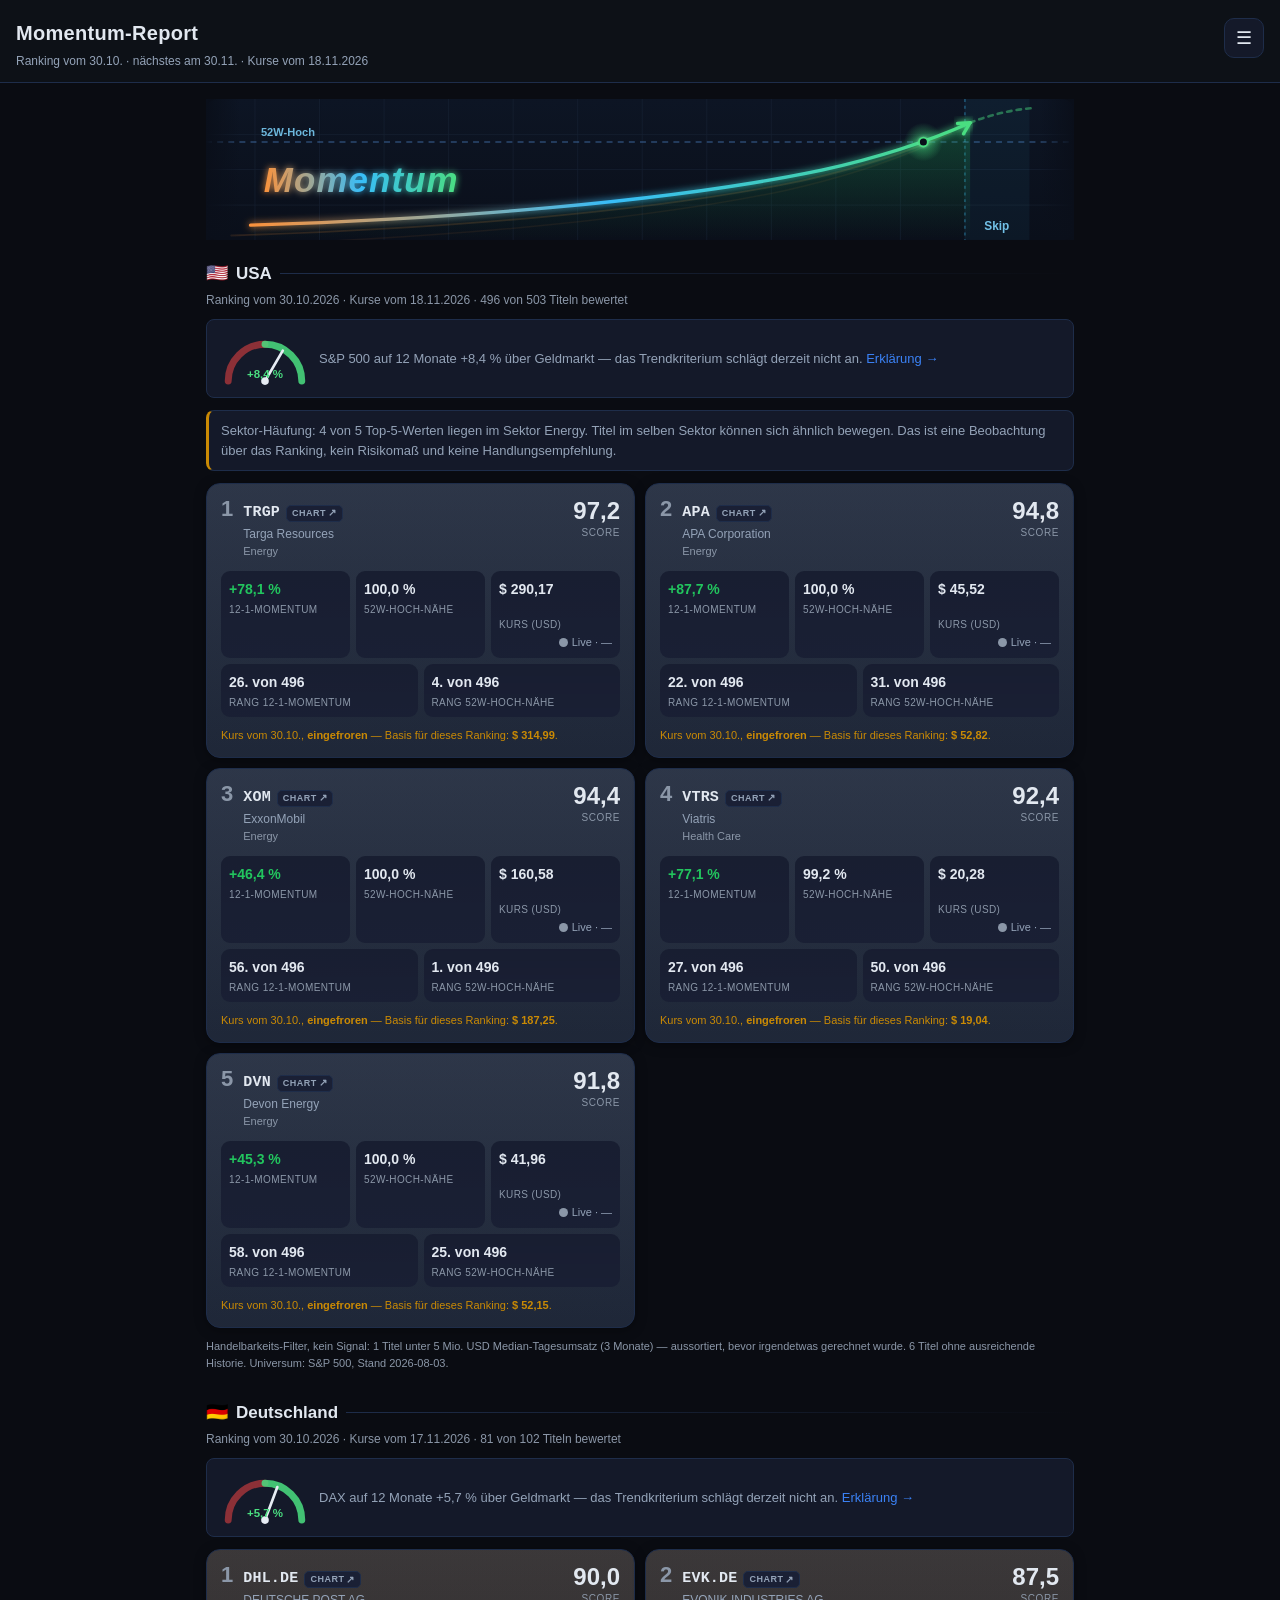
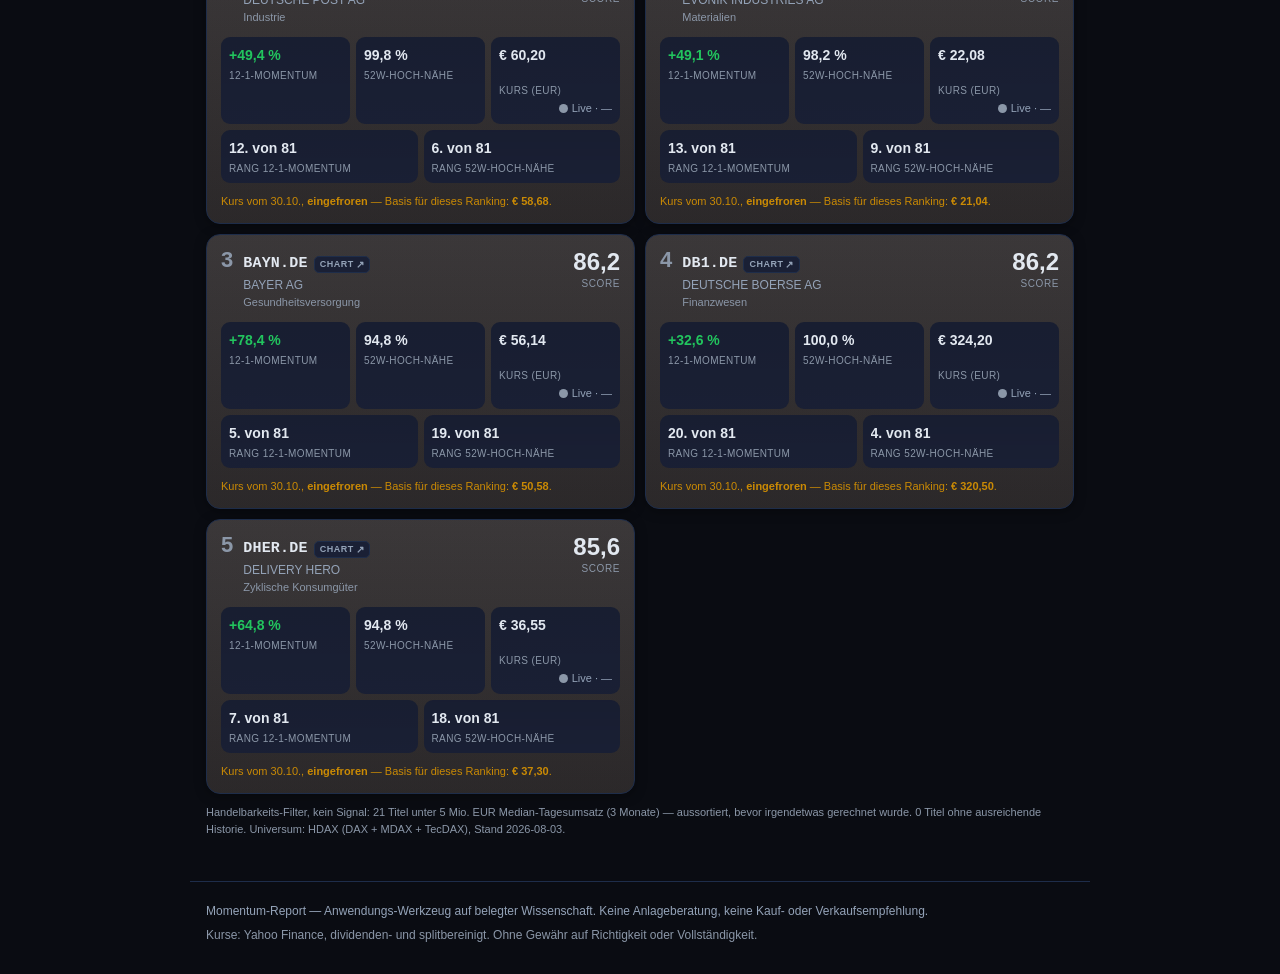
==== docs/index.html @ 572cbf87 "Lauf 109: Kurse und Seiten aktualisiert" ====
<!DOCTYPE html>
<html lang="de">
<head>
<meta charset="utf-8">
<meta name="viewport" content="width=device-width, initial-scale=1, viewport-fit=cover">
<meta name="theme-color" content="#0d1117">
<meta name="description" content="Staerkstes Momentum in USA und Deutschland nach belegter Methode.">
<title>Momentum-Report</title>
<link rel="manifest" href="manifest.webmanifest">
<link rel="icon" href="icon.svg" type="image/svg+xml">
<link rel="apple-touch-icon" href="icon.svg">
<link rel="stylesheet" href="style.css">
<script>try{var f=localStorage.getItem("momentum-report:fs");if(f){document.documentElement.style.setProperty("--app-fs",f+"px");}}catch(e){}</script>
</head>
<body data-repo="easywebb911/Momentum-Report" data-workflow="lauf.yml">
<header class="hdr">
  <div class="hdr-row">
    <div class="hdr-main">
      <h1>Momentum-Report</h1>
      <p class="stand">Ranking vom 30.10. · nächstes am 30.11. · Kurse vom 18.11.2026</p>
    </div>
    <button class="menu-btn" id="menu-btn" aria-label="Menü öffnen" aria-expanded="false">☰</button>
  </div>
</header>
<div class="overlay" id="overlay" hidden>
  <div class="overlay-backdrop" data-close></div>
  <nav class="sheet" aria-label="Menü">
    <a class="sheet-item" href="methodik.html">
      <span class="sheet-icon" aria-hidden="true">▤</span>
      <span><span class="sheet-title">Methodik</span><span class="sheet-sub">Jede Zutat mit Quelle</span></span>
    </a>
    <a class="sheet-item" href="konfluenz.html">
      <span class="sheet-icon" aria-hidden="true">∩</span>
      <span><span class="sheet-title">Konfluenz</span><span class="sheet-sub">Wo Momentum und Elliott sich treffen</span></span>
    </a>
    <a class="sheet-item" href="evaluation.html">
      <span class="sheet-icon" aria-hidden="true">▭</span>
      <span><span class="sheet-title">Evaluation</span><span class="sheet-sub">Was aus den Top-5 tatsächlich wurde</span></span>
    </a>
    <button type="button" class="sheet-item sheet-item--btn" id="reload-btn">
      <span class="sheet-icon" aria-hidden="true">⟳</span>
      <span><span class="sheet-title">Neu laden</span><span class="sheet-sub">Daten frisch holen, ohne die Seite neu zu öffnen</span></span>
    </button>
    <button type="button" class="sheet-item sheet-item--btn" id="recalc-btn">
      <span class="sheet-icon" aria-hidden="true">Σ</span>
      <span><span class="sheet-title">Neu berechnen</span><span class="sheet-sub">Stößt den Momentum-Lauf bei GitHub an</span></span>
    </button>
    <button type="button" class="sheet-item sheet-item--btn" id="lock-btn" disabled>
      <span class="sheet-icon" aria-hidden="true">⌧</span>
      <span><span class="sheet-title">Sperren</span><span class="sheet-sub" id="lock-sub">Kein Token gespeichert</span></span>
    </button>
    <div class="sheet-item sheet-item--static">
      <span class="sheet-icon" aria-hidden="true">A</span>
      <span class="sheet-grow"><span class="sheet-title">Textgröße</span>
        <span class="fs-row" role="group" aria-label="Textgröße">
          <button type="button" class="fs-btn" data-fs="15">Klein</button>
          <button type="button" class="fs-btn" data-fs="16">Normal</button>
          <button type="button" class="fs-btn" data-fs="18">Groß</button>
          <button type="button" class="fs-btn" data-fs="20">Sehr groß</button>
        </span>
      </span>
    </div>
    <button type="button" class="sheet-close" data-close>Schließen</button>
  </nav>
</div>
<div class="overlay" id="tok-overlay" hidden>
  <div class="overlay-backdrop" data-tok-close></div>
  <div class="sheet tok-dlg" role="dialog" aria-modal="true" aria-labelledby="tok-title">
    <h2 class="tok-title" id="tok-title">Zugriffs-Token nötig</h2>
    <p class="tok-text">Die Neuberechnung startet den Lauf bei GitHub. Dafür braucht
      diese Seite einen <strong>Fine-grained Personal Access Token</strong>, der nur
      für dieses eine Repository gilt.</p>
    <ol class="tok-steps">
      <li>Auf GitHub: <strong>Settings → Developer settings → Personal access tokens
        → Fine-grained tokens → Generate new token</strong>.
        <a href="https://github.com/settings/personal-access-tokens/new" target="_blank" rel="noopener noreferrer">Direkt dorthin →</a></li>
      <li><em>Repository access</em>: <strong>Only select repositories</strong> →
        <code>Momentum-Report</code>. Kein anderes.</li>
      <li><em>Repository permissions</em>: <strong>Actions</strong> auf
        <em>Read and write</em>, <strong>Contents</strong> auf <em>Read and write</em>.
        Alles andere auf <em>No access</em> lassen.</li>
      <li>Token erzeugen, kopieren, hier einsetzen.</li>
    </ol>
    <label class="tok-label" for="tok-input">Token</label>
    <input class="tok-input" id="tok-input" type="password" autocomplete="off"
           autocapitalize="off" spellcheck="false" placeholder="github_pat_…">
    <p class="tok-note">Der Token bleibt <strong>auf diesem Gerät</strong> (IndexedDB),
      28 Tage lang, danach wird erneut gefragt. Er geht ausschließlich an
      <code>api.github.com</code>, steht in keiner Adresszeile und in keinem
      Protokoll. Über <em>Sperren</em> im Menü ist er sofort wieder weg.</p>
    <p class="tok-error" id="tok-error" role="alert" hidden></p>
    <div class="tok-row">
      <button type="button" class="tok-btn tok-btn--main" id="tok-save">Speichern und starten</button>
      <button type="button" class="tok-btn" data-tok-close>Abbrechen</button>
    </div>
  </div>
</div>
<div class="runbar" id="runbar" hidden role="status" aria-live="polite">
  <span class="runbar-dot" id="runbar-dot" aria-hidden="true"></span>
  <span class="runbar-text" id="runbar-text"></span>
  <a class="runbar-link" id="runbar-link" target="_blank" rel="noopener noreferrer" hidden>Protokoll →</a>
  <button type="button" class="runbar-close" id="runbar-close" aria-label="Meldung schließen">✕</button>
</div>
<main>
<div class="banner">
  <svg xmlns="http://www.w3.org/2000/svg" viewBox="0 0 1170 190" aria-hidden="true" focusable="false">
    <defs>
      <linearGradient id="mmb-bg" x1="0" y1="0" x2="0" y2="1">
        <stop offset="0" stop-color="#0d1524"/>
        <stop offset="1" stop-color="#0a0f1a"/>
      </linearGradient>
      <linearGradient id="mmb-curve" x1="0" y1="0" x2="1" y2="0">
        <stop offset="0" stop-color="#fb923c"/>
        <stop offset="0.5" stop-color="#38bdf8"/>
        <stop offset="1" stop-color="#4ade80"/>
      </linearGradient>
      <linearGradient id="mmb-fill" x1="0" y1="0" x2="0" y2="1">
        <stop offset="0" stop-color="#22c55e" stop-opacity="0.26"/>
        <stop offset="1" stop-color="#22c55e" stop-opacity="0"/>
      </linearGradient>
      <filter id="mmb-glow" x="-20%" y="-60%" width="140%" height="220%">
        <feGaussianBlur stdDeviation="5" result="b"/>
        <feMerge><feMergeNode in="b"/><feMergeNode in="SourceGraphic"/></feMerge>
      </filter>
      <radialGradient id="mmb-burst" cx="0.5" cy="0.5" r="0.5">
        <stop offset="0" stop-color="#a7f3d0" stop-opacity="0.9"/>
        <stop offset="0.4" stop-color="#4ade80" stop-opacity="0.35"/>
        <stop offset="1" stop-color="#4ade80" stop-opacity="0"/>
      </radialGradient>
      <linearGradient id="mmb-fadeL" x1="0" y1="0" x2="1" y2="0">
        <stop offset="0" stop-color="#0a0f1a"/>
        <stop offset="1" stop-color="#0a0f1a" stop-opacity="0"/>
      </linearGradient>
      <linearGradient id="mmb-fadeR" x1="1" y1="0" x2="0" y2="0">
        <stop offset="0" stop-color="#0a0f1a"/>
        <stop offset="1" stop-color="#0a0f1a" stop-opacity="0"/>
      </linearGradient>
    </defs>
    <rect width="1170" height="190" rx="16" fill="url(#mmb-bg)"/>
    <g stroke="#1e2a3f" stroke-width="1" opacity="0.55">
      <line x1="0" y1="48" x2="1170" y2="48"/>
      <line x1="0" y1="95" x2="1170" y2="95"/>
      <line x1="0" y1="143" x2="1170" y2="143"/>
      <line x1="66" y1="0" x2="66" y2="190"/><line x1="153" y1="0" x2="153" y2="190"/>
      <line x1="240" y1="0" x2="240" y2="190"/><line x1="327" y1="0" x2="327" y2="190"/>
      <line x1="414" y1="0" x2="414" y2="190"/><line x1="501" y1="0" x2="501" y2="190"/>
      <line x1="588" y1="0" x2="588" y2="190"/><line x1="675" y1="0" x2="675" y2="190"/>
      <line x1="762" y1="0" x2="762" y2="190"/><line x1="849" y1="0" x2="849" y2="190"/>
      <line x1="936" y1="0" x2="936" y2="190"/><line x1="1023" y1="0" x2="1023" y2="190"/>
    </g>
    <g>
      <rect x="1023" y="0" width="87" height="190" fill="#38bdf8" opacity="0.05"/>
      <line x1="1023" y1="0" x2="1023" y2="190" stroke="#38bdf8" stroke-width="1.5" stroke-dasharray="4 5" opacity="0.5"/>
      <text x="1066" y="176" font-family="Helvetica, Arial, sans-serif" font-size="16" font-weight="700" fill="#7dd3fc" text-anchor="middle" opacity="0.9">Skip</text>
    </g>
    <line x1="0" y1="58" x2="1170" y2="58" stroke="#60a5fa" stroke-width="1.5" stroke-dasharray="8 7" opacity="0.55"/>
    <text x="74" y="50" font-family="Helvetica, Arial, sans-serif" font-size="15" font-weight="700" fill="#7dd3fc" opacity="0.85">52W-Hoch</text>
    <path d="M60,170 C320,162 620,140 830,96 C920,76 985,52 1030,32"
          fill="none" stroke="#fb923c" stroke-width="2.5" opacity="0.14"
          transform="translate(-26,14)" stroke-linecap="round"/>
    <path d="M60,170 C320,162 620,140 830,96 C920,76 985,52 1030,32"
          fill="none" stroke="#fb923c" stroke-width="2" opacity="0.07"
          transform="translate(-52,28)" stroke-linecap="round"/>
    <path d="M60,170 C320,162 620,140 830,96 C920,76 985,52 1030,32 L1030,190 L60,190 Z"
          fill="url(#mmb-fill)"/>
    <path d="M60,170 C320,162 620,140 830,96 C920,76 985,52 1030,32"
          fill="none" stroke="url(#mmb-curve)" stroke-width="4.5"
          stroke-linecap="round" filter="url(#mmb-glow)"/>
    <circle cx="967" cy="58" r="26" fill="url(#mmb-burst)"/>
    <circle cx="967" cy="58" r="6" fill="#0a0f1a" stroke="#4ade80" stroke-width="2.5"/>
    <path d="M1030,32 L1013,33 M1030,32 L1021,47" stroke="#4ade80" stroke-width="4.5"
          stroke-linecap="round" filter="url(#mmb-glow)"/>
    <path d="M1030,32 C1060,20 1090,14 1118,12" fill="none" stroke="#4ade80"
          stroke-width="3.5" stroke-dasharray="6 7" stroke-linecap="round" opacity="0.45"/>
    <text x="78" y="126" font-family="Helvetica, Arial, sans-serif" font-size="47"
          font-weight="800" font-style="italic" letter-spacing="1.5"
          fill="url(#mmb-curve)" filter="url(#mmb-glow)">Momentum</text>
    <rect x="0" y="0" width="46" height="190" fill="url(#mmb-fadeL)"/>
    <rect x="1124" y="0" width="46" height="190" fill="url(#mmb-fadeR)"/>
  </svg>
</div>
<section class="market">
  <h2><span class="flag" aria-hidden="true">🇺🇸</span>USA</h2>
  <p class="market-meta">Ranking vom 30.10.2026 · Kurse vom 18.11.2026 ·
     496 von 503 Titeln bewertet</p>
  <div class="ampel ampel--ok" role="status">
    <svg class="tta" id="tta-us"
         viewBox="0 0 120 72" role="img"
         aria-label="Trend-Kriterium S&amp;P 500: +8,4 %, kein Alarm">
      <path d="M12,64 A48,48 0 0 1 60,16" fill="none" stroke="#ef4444"
            stroke-width="9" stroke-linecap="round"
            opacity="0.55"/>
      <path d="M60,16 A48,48 0 0 1 108,64" fill="none" stroke="#4ade80"
            stroke-width="9" stroke-linecap="round"
            opacity="0.85"/>
      <line class="tta-nadel" x1="60" y1="64" x2="83.2" y2="24.28"
            stroke="#e7ecf4" stroke-width="3.5" stroke-linecap="round"/>
      <circle cx="60" cy="64" r="5" fill="#e7ecf4"/>
      <text class="tta-zahl" x="60" y="60" text-anchor="middle"
            fill="#4ade80">+8,4 %</text>
    </svg>
    <span class="ampel-body">S&amp;P 500 auf 12 Monate +8,4 % über Geldmarkt — das
    Trendkriterium schlägt derzeit nicht an.
    <a href="methodik.html#trend-ampel">Erklärung →</a></span>
  </div>
  <p class="sektor-hinweis">Sektor-Häufung: 4 von 5 Top-5-Werten liegen im Sektor Energy. Titel im selben Sektor können sich ähnlich bewegen. Das ist eine Beobachtung über das Ranking, kein Risikomaß und keine Handlungsempfehlung.</p>
  <div class="cards">
      <article class="card card--us">
        <div class="card-hd">
          <div class="card-id">
            <span class="rank">1</span>
            <span class="id-text">
              <span class="ticker-zeile">
                <span class="ticker">TRGP</span>
                <a class="chart-badge" href="https://stockanalysis.com/stocks/TRGP/"
                   target="_blank" rel="noopener noreferrer"
                   aria-label="Chart für TRGP bei stockanalysis.com (neuer Tab)"
                   >CHART<span class="chart-icon" aria-hidden="true">↗</span></a>
              </span>
              <span class="cname">Targa Resources</span>
              <span class="csektor">Energy</span>
            </span>
          </div>
          <div class="card-score">
            <span class="score-val">97,2</span>
            <span class="score-lbl">Score</span>
          </div>
        </div>
        <div class="metrics">
          <div class="metric-box">
            <span class="m-val pos">+78,1 %</span>
            <span class="m-lbl">12-1-Momentum</span>
          </div>
          <div class="metric-box">
            <span class="m-val">100,0 %</span>
            <span class="m-lbl">52W-Hoch-Nähe</span>
          </div>
          <div class="metric-box">
            <span class="m-val" data-quote="TRGP">$ 290,17</span>
            <span class="m-chg" data-quote-change="TRGP"></span>
            <span class="m-lbl">Kurs (USD)</span>
            <span class="live live--karte" data-live-markt="us"
                  data-live-ticker="TRGP"
               ><span class="live-dot" aria-hidden="true"></span
               ><span class="live-txt">Live · —</span></span>
          </div>
        </div>
        <div class="metrics metrics--rang">
          <div class="metric-box">
            <span class="m-val">26. von 496</span>
            <span class="m-lbl">Rang 12-1-Momentum</span>
          </div>
          <div class="metric-box">
            <span class="m-val">4. von 496</span>
            <span class="m-lbl">Rang 52W-Hoch-Nähe</span>
          </div>
        </div>
        <p class="card-ft card-ft--stichtag">Kurs vom 30.10., <strong>eingefroren</strong>
           — Basis für dieses Ranking: <strong>$ 314,99</strong>.</p>
      </article>
      <article class="card card--us">
        <div class="card-hd">
          <div class="card-id">
            <span class="rank">2</span>
            <span class="id-text">
              <span class="ticker-zeile">
                <span class="ticker">APA</span>
                <a class="chart-badge" href="https://stockanalysis.com/stocks/APA/"
                   target="_blank" rel="noopener noreferrer"
                   aria-label="Chart für APA bei stockanalysis.com (neuer Tab)"
                   >CHART<span class="chart-icon" aria-hidden="true">↗</span></a>
              </span>
              <span class="cname">APA Corporation</span>
              <span class="csektor">Energy</span>
            </span>
          </div>
          <div class="card-score">
            <span class="score-val">94,8</span>
            <span class="score-lbl">Score</span>
          </div>
        </div>
        <div class="metrics">
          <div class="metric-box">
            <span class="m-val pos">+87,7 %</span>
            <span class="m-lbl">12-1-Momentum</span>
          </div>
          <div class="metric-box">
            <span class="m-val">100,0 %</span>
            <span class="m-lbl">52W-Hoch-Nähe</span>
          </div>
          <div class="metric-box">
            <span class="m-val" data-quote="APA">$ 45,52</span>
            <span class="m-chg" data-quote-change="APA"></span>
            <span class="m-lbl">Kurs (USD)</span>
            <span class="live live--karte" data-live-markt="us"
                  data-live-ticker="APA"
               ><span class="live-dot" aria-hidden="true"></span
               ><span class="live-txt">Live · —</span></span>
          </div>
        </div>
        <div class="metrics metrics--rang">
          <div class="metric-box">
            <span class="m-val">22. von 496</span>
            <span class="m-lbl">Rang 12-1-Momentum</span>
          </div>
          <div class="metric-box">
            <span class="m-val">31. von 496</span>
            <span class="m-lbl">Rang 52W-Hoch-Nähe</span>
          </div>
        </div>
        <p class="card-ft card-ft--stichtag">Kurs vom 30.10., <strong>eingefroren</strong>
           — Basis für dieses Ranking: <strong>$ 52,82</strong>.</p>
      </article>
      <article class="card card--us">
        <div class="card-hd">
          <div class="card-id">
            <span class="rank">3</span>
            <span class="id-text">
              <span class="ticker-zeile">
                <span class="ticker">XOM</span>
                <a class="chart-badge" href="https://stockanalysis.com/stocks/XOM/"
                   target="_blank" rel="noopener noreferrer"
                   aria-label="Chart für XOM bei stockanalysis.com (neuer Tab)"
                   >CHART<span class="chart-icon" aria-hidden="true">↗</span></a>
              </span>
              <span class="cname">ExxonMobil</span>
              <span class="csektor">Energy</span>
            </span>
          </div>
          <div class="card-score">
            <span class="score-val">94,4</span>
            <span class="score-lbl">Score</span>
          </div>
        </div>
        <div class="metrics">
          <div class="metric-box">
            <span class="m-val pos">+46,4 %</span>
            <span class="m-lbl">12-1-Momentum</span>
          </div>
          <div class="metric-box">
            <span class="m-val">100,0 %</span>
            <span class="m-lbl">52W-Hoch-Nähe</span>
          </div>
          <div class="metric-box">
            <span class="m-val" data-quote="XOM">$ 160,58</span>
            <span class="m-chg" data-quote-change="XOM"></span>
            <span class="m-lbl">Kurs (USD)</span>
            <span class="live live--karte" data-live-markt="us"
                  data-live-ticker="XOM"
               ><span class="live-dot" aria-hidden="true"></span
               ><span class="live-txt">Live · —</span></span>
          </div>
        </div>
        <div class="metrics metrics--rang">
          <div class="metric-box">
            <span class="m-val">56. von 496</span>
            <span class="m-lbl">Rang 12-1-Momentum</span>
          </div>
          <div class="metric-box">
            <span class="m-val">1. von 496</span>
            <span class="m-lbl">Rang 52W-Hoch-Nähe</span>
          </div>
        </div>
        <p class="card-ft card-ft--stichtag">Kurs vom 30.10., <strong>eingefroren</strong>
           — Basis für dieses Ranking: <strong>$ 187,25</strong>.</p>
      </article>
      <article class="card card--us">
        <div class="card-hd">
          <div class="card-id">
            <span class="rank">4</span>
            <span class="id-text">
              <span class="ticker-zeile">
                <span class="ticker">VTRS</span>
                <a class="chart-badge" href="https://stockanalysis.com/stocks/VTRS/"
                   target="_blank" rel="noopener noreferrer"
                   aria-label="Chart für VTRS bei stockanalysis.com (neuer Tab)"
                   >CHART<span class="chart-icon" aria-hidden="true">↗</span></a>
              </span>
              <span class="cname">Viatris</span>
              <span class="csektor">Health Care</span>
            </span>
          </div>
          <div class="card-score">
            <span class="score-val">92,4</span>
            <span class="score-lbl">Score</span>
          </div>
        </div>
        <div class="metrics">
          <div class="metric-box">
            <span class="m-val pos">+77,1 %</span>
            <span class="m-lbl">12-1-Momentum</span>
          </div>
          <div class="metric-box">
            <span class="m-val">99,2 %</span>
            <span class="m-lbl">52W-Hoch-Nähe</span>
          </div>
          <div class="metric-box">
            <span class="m-val" data-quote="VTRS">$ 20,28</span>
            <span class="m-chg" data-quote-change="VTRS"></span>
            <span class="m-lbl">Kurs (USD)</span>
            <span class="live live--karte" data-live-markt="us"
                  data-live-ticker="VTRS"
               ><span class="live-dot" aria-hidden="true"></span
               ><span class="live-txt">Live · —</span></span>
          </div>
        </div>
        <div class="metrics metrics--rang">
          <div class="metric-box">
            <span class="m-val">27. von 496</span>
            <span class="m-lbl">Rang 12-1-Momentum</span>
          </div>
          <div class="metric-box">
            <span class="m-val">50. von 496</span>
            <span class="m-lbl">Rang 52W-Hoch-Nähe</span>
          </div>
        </div>
        <p class="card-ft card-ft--stichtag">Kurs vom 30.10., <strong>eingefroren</strong>
           — Basis für dieses Ranking: <strong>$ 19,04</strong>.</p>
      </article>
      <article class="card card--us">
        <div class="card-hd">
          <div class="card-id">
            <span class="rank">5</span>
            <span class="id-text">
              <span class="ticker-zeile">
                <span class="ticker">DVN</span>
                <a class="chart-badge" href="https://stockanalysis.com/stocks/DVN/"
                   target="_blank" rel="noopener noreferrer"
                   aria-label="Chart für DVN bei stockanalysis.com (neuer Tab)"
                   >CHART<span class="chart-icon" aria-hidden="true">↗</span></a>
              </span>
              <span class="cname">Devon Energy</span>
              <span class="csektor">Energy</span>
            </span>
          </div>
          <div class="card-score">
            <span class="score-val">91,8</span>
            <span class="score-lbl">Score</span>
          </div>
        </div>
        <div class="metrics">
          <div class="metric-box">
            <span class="m-val pos">+45,3 %</span>
            <span class="m-lbl">12-1-Momentum</span>
          </div>
          <div class="metric-box">
            <span class="m-val">100,0 %</span>
            <span class="m-lbl">52W-Hoch-Nähe</span>
          </div>
          <div class="metric-box">
            <span class="m-val" data-quote="DVN">$ 41,96</span>
            <span class="m-chg" data-quote-change="DVN"></span>
            <span class="m-lbl">Kurs (USD)</span>
            <span class="live live--karte" data-live-markt="us"
                  data-live-ticker="DVN"
               ><span class="live-dot" aria-hidden="true"></span
               ><span class="live-txt">Live · —</span></span>
          </div>
        </div>
        <div class="metrics metrics--rang">
          <div class="metric-box">
            <span class="m-val">58. von 496</span>
            <span class="m-lbl">Rang 12-1-Momentum</span>
          </div>
          <div class="metric-box">
            <span class="m-val">25. von 496</span>
            <span class="m-lbl">Rang 52W-Hoch-Nähe</span>
          </div>
        </div>
        <p class="card-ft card-ft--stichtag">Kurs vom 30.10., <strong>eingefroren</strong>
           — Basis für dieses Ranking: <strong>$ 52,15</strong>.</p>
      </article>
  </div>
  <p class="cov">
    Handelbarkeits-Filter, kein Signal: 1 Titel unter
    5 Mio. USD
    Median-Tagesumsatz (3 Monate) — aussortiert, bevor
    irgendetwas gerechnet wurde. 6 Titel ohne
    ausreichende Historie. Universum: S&amp;P 500,
    Stand 2026-08-03.
  </p>
</section>
<section class="market">
  <h2><span class="flag" aria-hidden="true">🇩🇪</span>Deutschland</h2>
  <p class="market-meta">Ranking vom 30.10.2026 · Kurse vom 17.11.2026 ·
     81 von 102 Titeln bewertet</p>
  <div class="ampel ampel--ok" role="status">
    <svg class="tta" id="tta-de"
         viewBox="0 0 120 72" role="img"
         aria-label="Trend-Kriterium DAX: +5,7 %, kein Alarm">
      <path d="M12,64 A48,48 0 0 1 60,16" fill="none" stroke="#ef4444"
            stroke-width="9" stroke-linecap="round"
            opacity="0.55"/>
      <path d="M60,16 A48,48 0 0 1 108,64" fill="none" stroke="#4ade80"
            stroke-width="9" stroke-linecap="round"
            opacity="0.85"/>
      <line class="tta-nadel" x1="60" y1="64" x2="76.13" y2="20.92"
            stroke="#e7ecf4" stroke-width="3.5" stroke-linecap="round"/>
      <circle cx="60" cy="64" r="5" fill="#e7ecf4"/>
      <text class="tta-zahl" x="60" y="60" text-anchor="middle"
            fill="#4ade80">+5,7 %</text>
    </svg>
    <span class="ampel-body">DAX auf 12 Monate +5,7 % über Geldmarkt — das
    Trendkriterium schlägt derzeit nicht an.
    <a href="methodik.html#trend-ampel">Erklärung →</a></span>
  </div>
  <div class="cards">
      <article class="card card--de">
        <div class="card-hd">
          <div class="card-id">
            <span class="rank">1</span>
            <span class="id-text">
              <span class="ticker-zeile">
                <span class="ticker">DHL.DE</span>
                <a class="chart-badge" href="https://stockanalysis.com/quote/etr/DHL"
                   target="_blank" rel="noopener noreferrer"
                   aria-label="Chart für DHL.DE bei stockanalysis.com (neuer Tab)"
                   >CHART<span class="chart-icon" aria-hidden="true">↗</span></a>
              </span>
              <span class="cname">DEUTSCHE POST AG</span>
              <span class="csektor">Industrie</span>
            </span>
          </div>
          <div class="card-score">
            <span class="score-val">90,0</span>
            <span class="score-lbl">Score</span>
          </div>
        </div>
        <div class="metrics">
          <div class="metric-box">
            <span class="m-val pos">+49,4 %</span>
            <span class="m-lbl">12-1-Momentum</span>
          </div>
          <div class="metric-box">
            <span class="m-val">99,8 %</span>
            <span class="m-lbl">52W-Hoch-Nähe</span>
          </div>
          <div class="metric-box">
            <span class="m-val" data-quote="DHL.DE">€ 60,20</span>
            <span class="m-chg" data-quote-change="DHL.DE"></span>
            <span class="m-lbl">Kurs (EUR)</span>
            <span class="live live--karte" data-live-markt="de"
                  data-live-ticker="DHL.DE"
               ><span class="live-dot" aria-hidden="true"></span
               ><span class="live-txt">Live · —</span></span>
          </div>
        </div>
        <div class="metrics metrics--rang">
          <div class="metric-box">
            <span class="m-val">12. von 81</span>
            <span class="m-lbl">Rang 12-1-Momentum</span>
          </div>
          <div class="metric-box">
            <span class="m-val">6. von 81</span>
            <span class="m-lbl">Rang 52W-Hoch-Nähe</span>
          </div>
        </div>
        <p class="card-ft card-ft--stichtag">Kurs vom 30.10., <strong>eingefroren</strong>
           — Basis für dieses Ranking: <strong>€ 58,68</strong>.</p>
      </article>
      <article class="card card--de">
        <div class="card-hd">
          <div class="card-id">
            <span class="rank">2</span>
            <span class="id-text">
              <span class="ticker-zeile">
                <span class="ticker">EVK.DE</span>
                <a class="chart-badge" href="https://stockanalysis.com/quote/etr/EVK"
                   target="_blank" rel="noopener noreferrer"
                   aria-label="Chart für EVK.DE bei stockanalysis.com (neuer Tab)"
                   >CHART<span class="chart-icon" aria-hidden="true">↗</span></a>
              </span>
              <span class="cname">EVONIK INDUSTRIES AG</span>
              <span class="csektor">Materialien</span>
            </span>
          </div>
          <div class="card-score">
            <span class="score-val">87,5</span>
            <span class="score-lbl">Score</span>
          </div>
        </div>
        <div class="metrics">
          <div class="metric-box">
            <span class="m-val pos">+49,1 %</span>
            <span class="m-lbl">12-1-Momentum</span>
          </div>
          <div class="metric-box">
            <span class="m-val">98,2 %</span>
            <span class="m-lbl">52W-Hoch-Nähe</span>
          </div>
          <div class="metric-box">
            <span class="m-val" data-quote="EVK.DE">€ 22,08</span>
            <span class="m-chg" data-quote-change="EVK.DE"></span>
            <span class="m-lbl">Kurs (EUR)</span>
            <span class="live live--karte" data-live-markt="de"
                  data-live-ticker="EVK.DE"
               ><span class="live-dot" aria-hidden="true"></span
               ><span class="live-txt">Live · —</span></span>
          </div>
        </div>
        <div class="metrics metrics--rang">
          <div class="metric-box">
            <span class="m-val">13. von 81</span>
            <span class="m-lbl">Rang 12-1-Momentum</span>
          </div>
          <div class="metric-box">
            <span class="m-val">9. von 81</span>
            <span class="m-lbl">Rang 52W-Hoch-Nähe</span>
          </div>
        </div>
        <p class="card-ft card-ft--stichtag">Kurs vom 30.10., <strong>eingefroren</strong>
           — Basis für dieses Ranking: <strong>€ 21,04</strong>.</p>
      </article>
      <article class="card card--de">
        <div class="card-hd">
          <div class="card-id">
            <span class="rank">3</span>
            <span class="id-text">
              <span class="ticker-zeile">
                <span class="ticker">BAYN.DE</span>
                <a class="chart-badge" href="https://stockanalysis.com/quote/etr/BAYN"
                   target="_blank" rel="noopener noreferrer"
                   aria-label="Chart für BAYN.DE bei stockanalysis.com (neuer Tab)"
                   >CHART<span class="chart-icon" aria-hidden="true">↗</span></a>
              </span>
              <span class="cname">BAYER AG</span>
              <span class="csektor">Gesundheitsversorgung</span>
            </span>
          </div>
          <div class="card-score">
            <span class="score-val">86,2</span>
            <span class="score-lbl">Score</span>
          </div>
        </div>
        <div class="metrics">
          <div class="metric-box">
            <span class="m-val pos">+78,4 %</span>
            <span class="m-lbl">12-1-Momentum</span>
          </div>
          <div class="metric-box">
            <span class="m-val">94,8 %</span>
            <span class="m-lbl">52W-Hoch-Nähe</span>
          </div>
          <div class="metric-box">
            <span class="m-val" data-quote="BAYN.DE">€ 56,14</span>
            <span class="m-chg" data-quote-change="BAYN.DE"></span>
            <span class="m-lbl">Kurs (EUR)</span>
            <span class="live live--karte" data-live-markt="de"
                  data-live-ticker="BAYN.DE"
               ><span class="live-dot" aria-hidden="true"></span
               ><span class="live-txt">Live · —</span></span>
          </div>
        </div>
        <div class="metrics metrics--rang">
          <div class="metric-box">
            <span class="m-val">5. von 81</span>
            <span class="m-lbl">Rang 12-1-Momentum</span>
          </div>
          <div class="metric-box">
            <span class="m-val">19. von 81</span>
            <span class="m-lbl">Rang 52W-Hoch-Nähe</span>
          </div>
        </div>
        <p class="card-ft card-ft--stichtag">Kurs vom 30.10., <strong>eingefroren</strong>
           — Basis für dieses Ranking: <strong>€ 50,58</strong>.</p>
      </article>
      <article class="card card--de">
        <div class="card-hd">
          <div class="card-id">
            <span class="rank">4</span>
            <span class="id-text">
              <span class="ticker-zeile">
                <span class="ticker">DB1.DE</span>
                <a class="chart-badge" href="https://stockanalysis.com/quote/etr/DB1"
                   target="_blank" rel="noopener noreferrer"
                   aria-label="Chart für DB1.DE bei stockanalysis.com (neuer Tab)"
                   >CHART<span class="chart-icon" aria-hidden="true">↗</span></a>
              </span>
              <span class="cname">DEUTSCHE BOERSE AG</span>
              <span class="csektor">Finanzwesen</span>
            </span>
          </div>
          <div class="card-score">
            <span class="score-val">86,2</span>
            <span class="score-lbl">Score</span>
          </div>
        </div>
        <div class="metrics">
          <div class="metric-box">
            <span class="m-val pos">+32,6 %</span>
            <span class="m-lbl">12-1-Momentum</span>
          </div>
          <div class="metric-box">
            <span class="m-val">100,0 %</span>
            <span class="m-lbl">52W-Hoch-Nähe</span>
          </div>
          <div class="metric-box">
            <span class="m-val" data-quote="DB1.DE">€ 324,20</span>
            <span class="m-chg" data-quote-change="DB1.DE"></span>
            <span class="m-lbl">Kurs (EUR)</span>
            <span class="live live--karte" data-live-markt="de"
                  data-live-ticker="DB1.DE"
               ><span class="live-dot" aria-hidden="true"></span
               ><span class="live-txt">Live · —</span></span>
          </div>
        </div>
        <div class="metrics metrics--rang">
          <div class="metric-box">
            <span class="m-val">20. von 81</span>
            <span class="m-lbl">Rang 12-1-Momentum</span>
          </div>
          <div class="metric-box">
            <span class="m-val">4. von 81</span>
            <span class="m-lbl">Rang 52W-Hoch-Nähe</span>
          </div>
        </div>
        <p class="card-ft card-ft--stichtag">Kurs vom 30.10., <strong>eingefroren</strong>
           — Basis für dieses Ranking: <strong>€ 320,50</strong>.</p>
      </article>
      <article class="card card--de">
        <div class="card-hd">
          <div class="card-id">
            <span class="rank">5</span>
            <span class="id-text">
              <span class="ticker-zeile">
                <span class="ticker">DHER.DE</span>
                <a class="chart-badge" href="https://stockanalysis.com/quote/etr/DHER"
                   target="_blank" rel="noopener noreferrer"
                   aria-label="Chart für DHER.DE bei stockanalysis.com (neuer Tab)"
                   >CHART<span class="chart-icon" aria-hidden="true">↗</span></a>
              </span>
              <span class="cname">DELIVERY HERO</span>
              <span class="csektor">Zyklische Konsumgüter</span>
            </span>
          </div>
          <div class="card-score">
            <span class="score-val">85,6</span>
            <span class="score-lbl">Score</span>
          </div>
        </div>
        <div class="metrics">
          <div class="metric-box">
            <span class="m-val pos">+64,8 %</span>
            <span class="m-lbl">12-1-Momentum</span>
          </div>
          <div class="metric-box">
            <span class="m-val">94,8 %</span>
            <span class="m-lbl">52W-Hoch-Nähe</span>
          </div>
          <div class="metric-box">
            <span class="m-val" data-quote="DHER.DE">€ 36,55</span>
            <span class="m-chg" data-quote-change="DHER.DE"></span>
            <span class="m-lbl">Kurs (EUR)</span>
            <span class="live live--karte" data-live-markt="de"
                  data-live-ticker="DHER.DE"
               ><span class="live-dot" aria-hidden="true"></span
               ><span class="live-txt">Live · —</span></span>
          </div>
        </div>
        <div class="metrics metrics--rang">
          <div class="metric-box">
            <span class="m-val">7. von 81</span>
            <span class="m-lbl">Rang 12-1-Momentum</span>
          </div>
          <div class="metric-box">
            <span class="m-val">18. von 81</span>
            <span class="m-lbl">Rang 52W-Hoch-Nähe</span>
          </div>
        </div>
        <p class="card-ft card-ft--stichtag">Kurs vom 30.10., <strong>eingefroren</strong>
           — Basis für dieses Ranking: <strong>€ 37,30</strong>.</p>
      </article>
  </div>
  <p class="cov">
    Handelbarkeits-Filter, kein Signal: 21 Titel unter
    5 Mio. EUR
    Median-Tagesumsatz (3 Monate) — aussortiert, bevor
    irgendetwas gerechnet wurde. 0 Titel ohne
    ausreichende Historie. Universum: HDAX (DAX + MDAX + TecDAX),
    Stand 2026-08-03.
  </p>
</section>
</main>

<footer class="foot">
  <p>Momentum-Report — Anwendungs-Werkzeug auf belegter Wissenschaft.
     Keine Anlageberatung, keine Kauf- oder Verkaufsempfehlung.</p>
  <p class="foot-dim">Kurse: Yahoo Finance, dividenden- und splitbereinigt.
     Ohne Gewähr auf Richtigkeit oder Vollständigkeit.</p>
</footer>
<script src="app.js"></script>
</body>
</html>
---- docs/style.css ----
/* Momentum-Report — Familien-Design.
   Farben sind Semantik, nie Dekoration:
   --grn nur positiv, --red nur negativ, --ora nur Warnlage,
   --disc ausschliesslich Ehrlichkeits-Labels. */

:root {
  --bg: #0a0c12;
  --bg-card: #141929;
  --bg-hdr: #0d1117;
  --bg-met: #1a2035;
  --txt: #e2e8f0;
  --txt-sub: #94a3b8;
  --txt-dim: #8b97a8; /* WCAG AA >= 4,5:1 auf --bg — nicht dunkler waehlen */
  --brd: #1e2d4a;
  --shadow: 0 2px 12px rgba(0, 0, 0, .35);
  --accent: #3b82f6;
  --radius: 14px;
  --red: #ef4444;
  --ora: #f59e0b;
  --grn: #22c55e;
  --disc: #ca8a04;
  /* Nur fuer die Evaluations-Balken: "neutral" und "unbekannt" sind dort
     ECHTE Kategorien (Kursveraenderung nahe null bzw. Endkurs fehlt), keine
     Dekoration und keine Verwechslung mit --grn/--red, die dort korrekt
     ihre normale Bedeutung (positiv/negativ) tragen. Hell genug fuer
     WCAG AA (>= 4,5:1) auf --bg-card, weil beide auch als Text stehen
     (Veraenderungs-Wert, Balken-Legende) -- die ersten, dunkleren Werte
     (#64748b/#475569) waren dort nur 3,7:1 bzw. 2,3:1. */
  --neu: #93a5c4;
  --unk: #838fa1;
  --mono: 'SF Mono', 'SFMono-Regular', ui-monospace, 'Courier New', monospace;
  /* Markt-Tönung der Karten — rein dekorativ, KEIN Status, KEINE Warnung.
     Bewusst nicht rot/gruen (siehe oben) und blass genug, dass Text, Score
     und vor allem die Pos/Neg-Farben und die Trend-Ampel unverfaelscht
     bleiben (Ampel und Kurs-Delta sitzen ohnehin auf eigenem, deckendem
     --bg-met bzw. --bg-card und werden von dieser Toenung gar nicht
     erreicht). US: kuehler Blau-Grau. DE: warmer Sand/Gold. */
  --tint-us-rgb: 107, 140, 174;
  --tint-de-rgb: 196, 149, 74;
  /* .16: so kraeftig wie gewuenscht, aber nicht kraeftiger -- bei .18
     faellt --txt-dim (Mindest-Kontrast 4,5:1, siehe deren Kommentar oben)
     auf der DE-Toenung knapp darunter (4,44:1). Bei .16 bleiben beide
     Toenungen sicher darueber (US 4,76:1 / DE 4,61:1 statt 5,90:1 auf
     --bg-card). Vorher (.06) war der Unterschied laut Rueckmeldung kaum
     zu sehen. */
  --tint-alpha: .16;
}

/* Textgroessen-Einstellung im Menue skaliert die GESAMTE UI:
   alle Masse unten sind rem-basiert. */
html {
  font-size: var(--app-fs, 16px);
  -webkit-text-size-adjust: 100%;
}

* { box-sizing: border-box; }

body {
  margin: 0;
  background: var(--bg);
  color: var(--txt);
  font-family: -apple-system, BlinkMacSystemFont, "Segoe UI", Roboto, sans-serif;
  font-size: 0.9375rem;
  line-height: 1.5;
  -webkit-font-smoothing: antialiased;
}

main {
  max-width: 900px;
  margin: 0 auto;
  padding: 1rem;
}

a { color: var(--accent); text-decoration: none; }
a:hover { text-decoration: underline; }

/* ---------------------------------------------------------------- Kopf */

.hdr {
  position: sticky;
  top: 0;
  z-index: 20;
  display: flex;
  align-items: flex-start;
  justify-content: space-between;
  gap: 0.75rem;
  background: var(--bg-hdr);
  border-bottom: 1px solid var(--brd);
  padding: 1.125rem 1rem 0.75rem;
  padding-top: max(1.125rem, env(safe-area-inset-top));
}

.hdr-row {
  display: flex;
  align-items: flex-start;
  justify-content: space-between;
  gap: 0.75rem;
  width: 100%;
}

.hdr--sub { flex-direction: column; align-items: stretch; gap: 0.5rem; }

/* Rueckweg fuer Unterseiten. In der installierten PWA (Standalone) gibt es
   KEINE Zurueck-Taste des Browsers — ohne diesen Link waere jede Unterseite
   eine Sackgasse.
   min-height in px und nicht nur in rem: 44 px sind die absolute
   Untergrenze fuer eine Tippflaeche (Apple HIG). Bei kleiner Textgroesse
   waeren 2.75rem nur 41 px — deshalb greift max() den Festwert ab, nach
   oben skaliert es mit der Textgroesse weiter. */
.back {
  display: inline-flex;
  align-items: center;
  gap: 0.375rem;
  align-self: flex-start;
  min-height: max(44px, 2.75rem);
  padding: 0.5rem 0.75rem 0.5rem 0.5rem;
  margin-left: -0.5rem;
  border-radius: 10px;
  color: var(--accent);
  font-size: 0.9375rem;
  font-weight: 600;
}
.back:hover { text-decoration: none; background: #0f1424; }
.back:active { background: #0b0f1a; }
.back-arrow { font-size: 1.125rem; line-height: 1; }

.hdr-main { min-width: 0; }

.hdr h1 {
  margin: 0;
  font-size: 1.25rem;
  font-weight: 800;
  letter-spacing: .3px;
}

.stand {
  margin: 0.25rem 0 0;
  color: var(--txt-sub);
  font-size: 0.75rem;
  font-variant-numeric: tabular-nums;
  font-feature-settings: "tnum";
}

.menu-btn {
  flex: none;
  width: 2.5rem;
  height: 2.5rem;
  border: 1px solid var(--brd);
  border-radius: 10px;
  background: var(--bg-card);
  color: var(--txt);
  font-size: 1.125rem;
  line-height: 1;
  cursor: pointer;
}
.menu-btn:active { background: #0b0f1a; }

/* -------------------------------------------------------------- Menue */

.overlay { position: fixed; inset: 0; z-index: 40; }
.overlay[hidden] { display: none; }
.overlay-backdrop { position: absolute; inset: 0; background: rgba(4, 6, 12, .6); }

.sheet {
  position: absolute;
  top: 0.75rem;
  right: 0.75rem;
  left: 0.75rem;
  max-width: 22rem;
  margin-left: auto;
  background: var(--bg-card);
  border: 1px solid var(--brd);
  border-radius: var(--radius);
  box-shadow: var(--shadow);
  padding: 0.5rem;
}

.sheet-item {
  display: flex;
  align-items: flex-start;
  gap: 0.75rem;
  padding: 0.75rem;
  border-radius: 10px;
  color: var(--txt);
}
a.sheet-item:active, .sheet-close:active { background: #0f1424; }
a.sheet-item:hover { text-decoration: none; background: #0f1424; }
.sheet-item--static { cursor: default; }
.sheet-grow { flex: 1; min-width: 0; }

.sheet-icon {
  flex: none;
  width: 1.75rem;
  height: 1.75rem;
  display: grid;
  place-items: center;
  border-radius: 8px;
  background: var(--bg-met);
  color: var(--accent);
  font-size: 0.8125rem;
  font-weight: 700;
}

.sheet-title { display: block; font-weight: 600; }
.sheet-sub { display: block; color: var(--txt-dim); font-size: 0.75rem; }

.fs-row { display: flex; flex-wrap: wrap; gap: 0.375rem; margin-top: 0.5rem; }

.fs-btn {
  border: 1px solid var(--brd);
  border-radius: 8px;
  background: var(--bg-met);
  color: var(--txt-sub);
  padding: 0.375rem 0.625rem;
  font-size: 0.8125rem;
  font-family: inherit;
  cursor: pointer;
}
.fs-btn[aria-pressed="true"] { color: var(--txt); border-color: var(--accent); }

.sheet-close {
  width: 100%;
  margin-top: 0.25rem;
  padding: 0.75rem;
  border: 0;
  border-radius: 10px;
  background: transparent;
  color: var(--txt-sub);
  font: inherit;
  cursor: pointer;
}

/* Menuepunkte, die etwas TUN (Knopf statt Link). Gleiche Optik wie die
   Link-Eintraege — der Unterschied liegt in der Wirkung, nicht im Aussehen. */
.sheet-item--btn {
  width: 100%;
  border: 0;
  background: transparent;
  font: inherit;
  text-align: left;
  cursor: pointer;
  min-height: max(44px, 2.75rem);
}
.sheet-item--btn:hover { background: #0f1424; }
.sheet-item--btn:active { background: #0b0f1a; }
.sheet-item--btn[disabled] { cursor: default; opacity: 0.5; }
.sheet-item--btn[disabled]:hover { background: transparent; }

/* ------------------------------------------- Token-Dialog + Lauf-Banner */

.tok-dlg { max-width: 26rem; padding: 1rem; max-height: 88vh; overflow-y: auto; }
.tok-title { margin: 0 0 0.5rem; font-size: 1rem; font-weight: 800; }
.tok-text { margin: 0 0 0.625rem; font-size: 0.875rem; color: var(--txt-sub); }

.tok-steps {
  margin: 0 0 0.75rem;
  padding-left: 1.125rem;
  font-size: 0.8125rem;
  color: var(--txt-sub);
}
.tok-steps li { margin-bottom: 0.375rem; }
.tok-steps code {
  font-family: var(--mono);
  font-size: 0.75rem;
  color: var(--txt);
}

.tok-label { display: block; font-size: 0.75rem; color: var(--txt-dim); margin-bottom: 0.25rem; }

.tok-input {
  width: 100%;
  min-height: max(44px, 2.75rem);
  padding: 0.625rem 0.75rem;
  border: 1px solid var(--brd);
  border-radius: 10px;
  background: var(--bg-met);
  color: var(--txt);
  font-family: var(--mono);
  font-size: 0.8125rem;
}

.tok-note { margin: 0.625rem 0 0; font-size: 0.75rem; color: var(--txt-dim); }
.tok-note code { font-family: var(--mono); }

.tok-error {
  margin: 0.625rem 0 0;
  padding: 0.5rem 0.625rem;
  border-radius: 8px;
  background: rgba(239, 68, 68, .12);
  color: var(--red);
  font-size: 0.8125rem;
}
.tok-error[hidden] { display: none; }

.tok-row { display: flex; gap: 0.5rem; margin-top: 0.75rem; }

.tok-btn {
  flex: 1;
  min-height: max(44px, 2.75rem);
  border: 1px solid var(--brd);
  border-radius: 10px;
  background: var(--bg-met);
  color: var(--txt-sub);
  font: inherit;
  font-size: 0.875rem;
  cursor: pointer;
}
.tok-btn--main { background: var(--accent); border-color: var(--accent); color: #fff; font-weight: 600; }
.tok-btn:active { opacity: 0.85; }

/* Der Lauf-Banner sitzt unten fest: der Kopf ist schon sticky, und eine
   Meldung darf den Rueckweg nicht verdecken. */
.runbar {
  position: fixed;
  z-index: 30;
  left: 0.75rem;
  right: 0.75rem;
  bottom: max(0.75rem, env(safe-area-inset-bottom));
  max-width: 34rem;
  margin: 0 auto;
  display: flex;
  align-items: center;
  gap: 0.625rem;
  padding: 0.75rem 0.875rem;
  border: 1px solid var(--brd);
  border-radius: var(--radius);
  background: var(--bg-card);
  box-shadow: var(--shadow);
  font-size: 0.8125rem;
}
.runbar[hidden] { display: none; }

.runbar-dot {
  flex: none;
  width: 0.625rem;
  height: 0.625rem;
  border-radius: 50%;
  background: var(--txt-dim);
}
.runbar--laeuft .runbar-dot { background: var(--accent); }
.runbar--fertig .runbar-dot { background: var(--grn); }
.runbar--fehler .runbar-dot { background: var(--red); }
.runbar--fehler { border-color: var(--red); }

.runbar-text { flex: 1; min-width: 0; }
.runbar-link { flex: none; font-weight: 600; }
.runbar-link[hidden] { display: none; }

.runbar-close {
  flex: none;
  width: max(44px, 2.75rem);
  height: max(44px, 2.75rem);
  margin: -0.5rem -0.5rem -0.5rem 0;
  border: 0;
  border-radius: 10px;
  background: transparent;
  color: var(--txt-dim);
  font: inherit;
  font-size: 0.875rem;
  cursor: pointer;
}

/* ------------------------------------------------- Ehrlichkeits-Block */

.disc-box {
  background: var(--bg-card);
  border: 1px solid var(--brd);
  border-radius: var(--radius);
  box-shadow: var(--shadow);
  padding: 0.875rem 1rem;
  margin-bottom: 1.25rem;
}

/* Kopf-Banner, rein dekorativ (aria-hidden im SVG selbst).
   Breite 100 %, Hoehe automatisch aus dem viewBox-Verhaeltnis -- deshalb
   traegt das SVG keine width/height-Attribute. display:block verhindert
   den Zeilenabstand unter einem inline-Element, die abgerundeten Ecken
   bringt das SVG mit (rx am Hintergrund-Rechteck). */
.banner { margin-bottom: 1.25rem; }
.banner > svg { display: block; width: 100%; height: auto; }

.disc-list { list-style: none; margin: 0; padding: 0; }

.disc-item {
  padding: 0.625rem 0;
  border-bottom: 1px solid var(--brd);
}
.disc-item:last-child { border-bottom: 0; padding-bottom: 0; }
.disc-item:first-child { padding-top: 0; }

.disc-title {
  display: block;
  color: var(--disc);
  font-size: 0.6875rem;
  font-weight: 700;
  text-transform: uppercase;
  letter-spacing: .6px;
}
.disc-text { display: block; color: var(--txt-sub); font-size: 0.8125rem; }
.disc-src {
  display: block;
  color: var(--txt-dim);
  font-size: 0.6875rem;
  margin-top: 0.125rem;
}
.disc-link { white-space: nowrap; }

/* ----------------------------------------------------------- Sektion */

.market { margin-bottom: 1.75rem; }

.market h2 {
  display: flex;
  align-items: center;
  gap: 0.5rem;
  margin: 0 0 0.25rem;
  font-size: 1.0625rem;
  font-weight: 700;
}
.market h2::after {
  content: "";
  flex: 1;
  height: 1px;
  background: linear-gradient(90deg, var(--brd), transparent);
}
main > h2 {
  display: flex;
  align-items: center;
  gap: 0.5rem;
  margin: 1.75rem 0 0.75rem;
  font-size: 1.0625rem;
  font-weight: 700;
}
main > h2::after {
  content: "";
  flex: 1;
  height: 1px;
  background: linear-gradient(90deg, var(--brd), transparent);
}

.flag { font-size: 1.125rem; }

.market-meta {
  margin: 0 0 0.625rem;
  color: var(--txt-dim);
  font-size: 0.75rem;
  font-variant-numeric: tabular-nums;
}

/* Sektor-Haeufungs-Hinweis: dieselbe Ehrlichkeits-Optik wie .konf-regel
   (--disc-Rahmen, selber Text-Ton) -- eine Beobachtung, keine Warnung,
   deshalb bewusst NICHT in der .ampel-Familie (die ist fuer die
   Trend-Ampel reserviert, siehe Kopf-Kommentar "Farben sind Semantik"). */
.sektor-hinweis {
  margin: 0 0 0.75rem;
  padding: 0.625rem 0.75rem;
  border: 1px solid var(--brd);
  border-left: 3px solid var(--disc);
  border-radius: 8px;
  background: var(--bg-card);
  color: var(--txt-sub);
  font-size: 0.8125rem;
}

.ampel {
  display: flex;
  flex-wrap: wrap;
  align-items: center;
  gap: 0.5rem;
  padding: 0.625rem 0.75rem;
  border-radius: 8px;
  margin-bottom: 0.75rem;
  font-size: 0.8125rem;
}
.ampel--warn {
  background: rgba(245, 158, 11, .12);
  border: 1px solid var(--ora);
  color: var(--ora);
}
.ampel--warn a { color: var(--ora); text-decoration: underline; }
.ampel--ok {
  background: var(--bg-card);
  border: 1px solid var(--brd);
  color: var(--txt-sub);
}
/* ------------------------------------------------------- Trend-Tacho */
/* Reine Anzeige derselben Zahl, die daneben in Worten steht. Die Grafik
   steht links, der Satz rechts; bei wenig Platz rutscht sie ueber den Text
   statt ihn zu quetschen (flex-wrap). */
.tta {
  flex: none;
  width: 5.75rem;
  height: auto;
  display: block;
  margin-top: 0.125rem;
}
.tta-zahl {
  font-family: inherit;
  font-size: 15px;
  font-weight: 800;
  font-variant-numeric: tabular-nums;
  font-feature-settings: "tnum";
}

/* NUR die Nadel pulsiert, und nur im Warnfall. Das Pulsieren ist
   Dekoration: die Aussage steht als Zahl im Bogen und als Satz daneben. */
@keyframes tta-puls {
  0%, 100% { opacity: 1; }
  50% { opacity: 0.35; }
}
.tta--warn .tta-nadel { animation: tta-puls 1.6s ease-in-out infinite; }

@media (prefers-reduced-motion: reduce) {
  .tta--warn .tta-nadel { animation: none; }
}

/* 12rem Mindestbreite: reicht der Platz neben dem Tacho nicht, rutscht
   der Text in eine eigene Zeile UNTER die Grafik, statt sich auf
   zwei Woerter pro Zeile quetschen zu lassen. */
.ampel-body { flex: 1 1 12rem; min-width: 0; }
.ampel-src { display: block; color: var(--txt-dim); font-size: 0.6875rem; margin-top: 0.25rem; }
/* Der Zins-Ausfall. Eigene Zeile, gedimmt, aber nicht versteckt: die Zahl
   daneben ist dann eine Preisrendite und keine Ueberschussrendite -- wer
   das nicht sieht, liest die Ampel falsch. */
.ampel-hinweis {
  display: block;
  margin-top: 0.25rem;
  color: var(--txt-dim);
  font-size: 0.6875rem;
}

/* ------------------------------------------------------------ Karten */

.cards {
  display: grid;
  /* minmax(0, 1fr) statt der impliziten max-content-Spalte: sonst zieht
     ein langer Firmenname die Karte ueber den Bildschirmrand hinaus. */
  grid-template-columns: minmax(0, 1fr);
  gap: 0.625rem;
}

.card {
  background:
    linear-gradient(180deg, rgba(255, 255, 255, .05) 0%, rgba(0, 0, 0, .10) 100%),
    var(--bg-card);
  border: 1px solid var(--brd);
  border-radius: var(--radius);
  box-shadow: var(--shadow);
  padding: 0.875rem;
}

/* Markt-Toenung: gleiche Karte, nur eine hauchduenne Farbschicht zusaetzlich
   zwischen Lichtverlauf und Kartenfarbe -- Rand, Schatten, Radius bleiben
   unveraendert. */
.card--us {
  background:
    linear-gradient(180deg, rgba(255, 255, 255, .05) 0%, rgba(0, 0, 0, .10) 100%),
    linear-gradient(rgba(var(--tint-us-rgb), var(--tint-alpha)), rgba(var(--tint-us-rgb), var(--tint-alpha))),
    var(--bg-card);
}
.card--de {
  background:
    linear-gradient(180deg, rgba(255, 255, 255, .05) 0%, rgba(0, 0, 0, .10) 100%),
    linear-gradient(rgba(var(--tint-de-rgb), var(--tint-alpha)), rgba(var(--tint-de-rgb), var(--tint-alpha))),
    var(--bg-card);
}

.card-hd {
  display: flex;
  align-items: flex-start;
  justify-content: space-between;
  gap: 0.75rem;
}

.card-id { display: flex; align-items: baseline; gap: 0.625rem; min-width: 0; }

.rank {
  flex: none;
  color: var(--txt-dim);
  font-size: 1.375rem;
  font-weight: 800;
  font-variant-numeric: tabular-nums;
  line-height: 1;
}

.id-text { min-width: 0; }

.ticker {
  display: block;
  font-family: var(--mono);
  font-weight: 700;
  font-size: 0.9375rem;
  letter-spacing: .2px;
}

.cname {
  display: block;
  color: var(--txt-sub);
  font-size: 0.75rem;
  white-space: nowrap;
  overflow: hidden;
  text-overflow: ellipsis;
}

/* Branche — zweite, noch leisere Zeile. Fehlt die Angabe, steht hier ein
   Gedankenstrich; die Zeile verschwindet NICHT, damit die Karten gleich
   hoch bleiben. */
.csektor {
  display: block;
  color: var(--txt-dim);
  font-size: 0.6875rem;
  white-space: nowrap;
  overflow: hidden;
  text-overflow: ellipsis;
}

/* Ticker und Chart-Verweis in einer Zeile. min-width:0 an beiden Enden,
   damit der Ticker notfalls kuerzt statt die Karte zu sprengen. */
.ticker-zeile {
  display: flex;
  align-items: center;
  gap: 0.375rem;
  min-width: 0;
}
.ticker-zeile .ticker { min-width: 0; overflow: hidden; text-overflow: ellipsis; }

.chart-badge {
  flex: none;
  display: inline-flex;
  align-items: center;
  gap: 0.125rem;
  padding: 0.0625rem 0.3125rem;
  border: 1px solid var(--brd);
  border-radius: 5px;
  background: var(--bg-met);
  color: var(--txt-sub);
  font-size: 0.5625rem;
  font-weight: 700;
  letter-spacing: .5px;
  line-height: 1.5;
}
.chart-badge:hover { text-decoration: none; color: var(--accent); border-color: var(--accent); }
.chart-badge:active { opacity: 0.8; }
.chart-icon { font-size: 0.625rem; line-height: 1; }

/* ------------------------------------------------------- Live-Anzeige */
/* Gruen heisst: die letzte Abfrage kam durch. Grau heisst: gerade nicht --
   die Karte zeigt dann weiter die Kurse aus dem Lauf, und der Zeitstempel
   bleibt stehen. Grau ist keine Fehlermeldung, sondern eine Auskunft. */
.live {
  display: inline-flex;
  align-items: center;
  gap: 0.25rem;
  margin-left: 0.375rem;
  white-space: nowrap;
}
.live[hidden] { display: none; }

.live-dot {
  width: 0.5625rem;
  height: 0.5625rem;
  border-radius: 50%;
  /* Die FUELLFARBE pulsiert nicht mehr (frueher: opacity bis 0.2 -- auf
     dunklem Grund ohne Schein praktisch unsichtbar). Familien-Standard
     des Elliott-Reports: der Punkt bleibt voll deckend gruen, nur der
     Schein darum atmet. */
  background: var(--grn);
  box-shadow: 0 0 6px rgba(34, 197, 94, .55);
  animation: live-puls 2.4s ease-in-out infinite;
}
.live--aus .live-dot {
  background: var(--txt-dim);
  box-shadow: none;
  animation: none;
}
.live-txt { font-variant-numeric: tabular-nums; }

/* Die Anzeige JE KARTE: eigene Zeile unter Kurs und Tagesaenderung,
   rechtsbuendig. Sie steht bewusst in der Kurs-Box und nicht am Rand der
   Karte -- der Punkt soll den Kurs meinen, neben dem er sitzt.
   `white-space: nowrap` (oben) haelt "Live · 14:07" auf 390 px zusammen. */
.live--karte {
  display: flex;
  justify-content: flex-end;
  margin: 0.125rem 0 0;
  font-size: 0.6875rem;
  color: var(--txt-sub);
}

@keyframes live-puls {
  0%, 100% { box-shadow: 0 0 6px rgba(34, 197, 94, .55); }
  50% { box-shadow: 0 0 2px rgba(34, 197, 94, .25); }
}

@media (prefers-reduced-motion: reduce) {
  /* Die Animation entfaellt, aber nicht der Schein selbst -- der Punkt
     bleibt so voll gruen mit statischem Glow, statt merkmalslos zu
     werden. */
  .live-dot { animation: none; }
}

/* Die Tagesveraenderung: eigene Zeile DIREKT unter dem Kurs.
   `tabular-nums` ist hier kein Detail, sondern der Punkt: ohne
   gleichbreite Ziffern springt die Zeile bei jeder Aktualisierung, und
   ein Wert, der zappelt, sieht unsicher aus, obwohl er es nicht ist. */
.m-chg {
  display: block;
  /* Beides zusammen haelt die Kachel ruhig: die min-height reserviert den
     Platz, solange die Zeile leer ist, und die feste line-height sorgt
     dafuer, dass die gefuellte Zeile genau denselben Platz braucht. Ohne
     die line-height waere die Karte beim ersten Kurs um ein paar Pixel
     gesprungen -- die Pfeile ▲▼ kommen aus einer Ersatzschrift, deren
     Zeilenkasten hoeher ist als der der Ziffern. */
  min-height: 0.875rem;
  line-height: 0.875rem;
  margin-top: 0.0625rem;
  font-size: 0.6875rem;
  font-variant-numeric: tabular-nums;
  font-feature-settings: "tnum";
  white-space: nowrap;
  overflow: hidden;
  text-overflow: ellipsis;
  color: var(--txt-sub);
}
.m-chg.pos { color: var(--grn); }
.m-chg.neg { color: var(--red); }
.m-chg.neutral { color: var(--txt-sub); }

.card-score { flex: none; text-align: right; }

.score-val {
  display: block;
  font-size: 1.5rem;
  font-weight: 800;
  line-height: 1.1;
  font-variant-numeric: tabular-nums;
}

.score-lbl {
  display: block;
  color: var(--txt-dim);
  font-size: 0.625rem;
  text-transform: uppercase;
  letter-spacing: .6px;
}

.metrics {
  display: grid;
  grid-template-columns: repeat(3, minmax(0, 1fr));
  gap: 0.375rem;
  margin-top: 0.75rem;
}

/* Zweite Kachelreihe: die beiden Teil-Raenge. Eigene Reihe statt einer
   Fuenfer-Zeile — zwei Kacheln in einer Dreier-Spur haetten eine Luecke
   gelassen, und bei 390 px braucht "3. von 470" die halbe Kartenbreite. */
.metrics--rang {
  grid-template-columns: repeat(2, minmax(0, 1fr));
  margin-top: 0.375rem;
}

.metric-box {
  background:
    linear-gradient(180deg, rgba(0, 0, 0, .08), rgba(0, 0, 0, .02)),
    var(--bg-met);
  border-radius: 9px;
  padding: 0.5rem 0.5rem 0.4375rem;
  min-width: 0;
}

.m-val {
  display: block;
  font-size: 0.875rem;
  font-weight: 700;
  font-variant-numeric: tabular-nums;
  white-space: nowrap;
  overflow: hidden;
  text-overflow: ellipsis;
}
.m-val.pos { color: var(--grn); }
.m-val.neg { color: var(--red); }

.m-lbl {
  display: block;
  margin-top: 0.125rem;
  color: var(--txt-dim);
  font-size: 0.625rem;
  text-transform: uppercase;
  letter-spacing: .4px;
  white-space: nowrap;
  overflow: hidden;
  text-overflow: ellipsis;
}

.card-ft {
  margin: 0.625rem 0 0;
  color: var(--disc);
  font-size: 0.6875rem;
}

.cov {
  margin: 0.625rem 0 0;
  color: var(--txt-dim);
  font-size: 0.6875rem;
  font-variant-numeric: tabular-nums;
}

/* -------------------------------------------------------- Methodik */

.lead { color: var(--txt-sub); margin: 0 0 0.5rem; }

.mcard { margin-bottom: 0.75rem; }
.mcard h3 { margin: 0 0 0.5rem; font-size: 0.9375rem; font-weight: 700; }
.mcard p { margin: 0 0 0.625rem; font-size: 0.875rem; }
.mcard p:last-of-type { margin-bottom: 0.5rem; }

.formula {
  background: var(--bg-met);
  border-radius: 9px;
  padding: 0.625rem 0.75rem;
  font-family: var(--mono);
  font-size: 0.8125rem;
  color: var(--txt);
  overflow-x: auto;
}

.src-list {
  list-style: none;
  margin: 0.75rem 0 0;
  padding: 0.625rem 0 0;
  border-top: 1px solid var(--brd);
  color: var(--txt-dim);
  font-size: 0.6875rem;
}
.src-list li { margin-bottom: 0.375rem; }
.src-list li:last-child { margin-bottom: 0; }

.nolist { margin: 0; padding-left: 1.125rem; font-size: 0.875rem; color: var(--txt-sub); }
.nolist li { margin-bottom: 0.375rem; }

/* ------------------------------------------------------------- Fuss */

.foot {
  max-width: 900px;
  margin: 0 auto;
  padding: 1.25rem 1rem calc(1.5rem + env(safe-area-inset-bottom));
  border-top: 1px solid var(--brd);
  color: var(--txt-sub);
  font-size: 0.75rem;
}
.foot p { margin: 0 0 0.375rem; }
.foot-dim { color: var(--txt-dim); }

/* Ab 560px passen drei Karten-Spalten nebeneinander; darunter (iPhone)
   bleibt es einspaltig — bei 390px ist die Karte 358px breit, die drei
   Kacheln je ~113px. */
@media (min-width: 560px) {
  .cards { grid-template-columns: repeat(2, minmax(0, 1fr)); }
}

/* ---------------------------------------------------------- Konfluenz */
/* Zwei Blickwinkel nebeneinander. Nichts hier deutet auf einen
   gemeinsamen Wert hin -- es gibt keinen. */

.konf-regel {
  margin: 0 0 1rem;
  padding: 0.75rem 0.875rem;
  border: 1px solid var(--brd);
  border-left: 3px solid var(--disc);
  border-radius: 8px;
  background: var(--bg-card);
  color: var(--txt-sub);
  font-size: 0.8125rem;
}

.konf-stand {
  display: flex;
  flex-wrap: wrap;
  gap: 0.75rem;
  margin-bottom: 0.875rem;
  font-size: 0.75rem;
}
.konf-quelle {
  display: inline-flex;
  gap: 0.375rem;
  align-items: baseline;
}
.konf-quelle-name { color: var(--txt-sub); font-weight: 700; }
.konf-quelle-stand { color: var(--txt-dim); font-variant-numeric: tabular-nums; }

.konf-hinweis {
  margin-bottom: 0.875rem;
  padding: 0.625rem 0.75rem;
  border: 1px solid var(--brd);
  border-radius: 8px;
  background: var(--bg-card);
  color: var(--txt-sub);
  font-size: 0.8125rem;
}
.konf-hinweis[hidden] { display: none; }

.konf-treffer { border-color: var(--grn); margin-bottom: 0.75rem; }
.konf-kopf { margin-bottom: 0.5rem; min-width: 0; }
.konf-kopf .ticker { display: block; }
.konf-links { margin: 0.625rem 0 0; font-size: 0.75rem; color: var(--txt-dim); }

.konf-leer {
  margin: 0 0 0.75rem;
  padding: 0.75rem 0.875rem;
  border: 1px dashed var(--brd);
  border-radius: 8px;
  color: var(--txt-sub);
  font-size: 0.8125rem;
}

.konf-spalten {
  display: grid;
  grid-template-columns: repeat(2, minmax(0, 1fr));
  gap: 0.5rem;
}
.konf-spalte {
  background: var(--bg-card);
  border: 1px solid var(--brd);
  border-radius: 10px;
  padding: 0.625rem 0.5rem;
  min-width: 0;
}
.konf-spalte h4 {
  margin: 0 0 0.375rem;
  color: var(--txt-dim);
  font-size: 0.625rem;
  font-weight: 700;
  text-transform: uppercase;
  letter-spacing: .4px;
  white-space: nowrap;
  overflow: hidden;
  text-overflow: ellipsis;
}
.konf-liste { list-style: none; margin: 0; padding: 0; }
.konf-zeile {
  display: flex;
  justify-content: space-between;
  gap: 0.375rem;
  padding: 0.1875rem 0;
  font-size: 0.75rem;
  min-width: 0;
}
.konf-tick {
  font-family: var(--mono);
  min-width: 0;
  overflow: hidden;
  text-overflow: ellipsis;
}
.konf-wert { color: var(--txt-dim); font-variant-numeric: tabular-nums; white-space: nowrap; }
.konf-zeile--treffer { color: var(--grn); font-weight: 700; }
.konf-zeile--treffer .konf-wert { color: var(--grn); }
.konf-zeile--leer { color: var(--txt-dim); }

/* Historie: ALLE je gesehenen Treffer, nicht nur der aktuelle Stand oben.
   Bewusst neutraler Rahmen (--brd, wie .eval-monat) statt des gruenen
   .konf-treffer -- ein Historie-Eintrag ist kein aktuell lebender
   Treffer, das darf nicht verwechselt werden. Karten statt Tabelle aus
   demselben Grund wie bei .eval-titelzeile: lange Firmennamen und grosse
   Schriftgroessen muessen frei umbrechen koennen. */
.konf-hist-leer {
  margin: 0.75rem 0 0;
  padding: 0.75rem 0.875rem;
  border: 1px dashed var(--brd);
  border-radius: 8px;
  color: var(--txt-sub);
  font-size: 0.8125rem;
}
.konf-hist-liste { list-style: none; margin: 0.75rem 0 0; padding: 0; }
.konf-hist-karte {
  background: var(--bg-card);
  border: 1px solid var(--brd);
  border-radius: 10px;
  padding: 0.75rem 0.875rem;
  margin-bottom: 0.625rem;
}
.konf-hist-kopf {
  display: flex;
  align-items: baseline;
  flex-wrap: wrap;
  gap: 0.375rem 0.5rem;
  margin-bottom: 0.25rem;
}
.konf-hist-ticker { font-family: var(--mono); font-weight: 700; }
.konf-hist-monat { color: var(--txt-dim); font-size: 0.75rem; margin-left: auto; white-space: nowrap; }
.konf-hist-name { display: block; color: var(--txt-sub); font-size: 0.75rem; margin-bottom: 0.25rem; }
.konf-hist-werte { display: block; color: var(--txt-dim); font-size: 0.75rem; font-variant-numeric: tabular-nums; }
.konf-hist-link { display: inline-block; margin-top: 0.375rem; font-size: 0.75rem; }

/* Manuell nachgetragene Treffer (quelle == "manuell_rekonstruiert"): live
   gesehen, BEVOR die Speicherung ueberhaupt existierte -- die Elliott-Seite
   laesst sich fuer sie nicht mehr belegen. --disc ist im ganzen Projekt
   ausschliesslich fuer Ehrlichkeits-Labels reserviert (siehe Kopf dieser
   Datei); dieselbe Farbe hier zu verwenden ist bewusst, nicht zufaellig --
   das IST ein Ehrlichkeits-Hinweis. Der linke Rahmen macht den Unterschied
   schon sichtbar, bevor der Badge-Text gelesen wird. */
.konf-hist-karte--rekonstruiert { border-left: 3px solid var(--disc); }
.konf-hist-badge {
  display: inline-block;
  margin-bottom: 0.25rem;
  color: var(--disc);
  font-size: 0.6875rem;
  font-weight: 700;
  text-transform: uppercase;
  letter-spacing: .6px;
}
.konf-hist-badge-text {
  margin: 0 0 0.5rem;
  color: var(--txt-sub);
  font-size: 0.75rem;
}

/* --------------------------------------------------------- Evaluation */
/* Reiner Rueckblick, kein Wirksamkeitsnachweis (siehe render.py,
   EVALUATION_HINWEIS). --grn/--red tragen hier ihre normale Bedeutung
   (Kurs gestiegen/gefallen); --neu/--unk sind eigene, bewusst ungesaettigte
   Grautoene fuer "neutral" und "kein Endkurs verfuegbar". */

.eval-sub {
  margin: -0.375rem 0 0.75rem;
  color: var(--txt-dim);
  font-size: 0.8125rem;
}

.eval-empty {
  padding: 1.25rem 1rem;
  border: 1px dashed var(--brd);
  border-radius: var(--radius);
  color: var(--txt-sub);
  font-size: 0.875rem;
}

.eval-markt {
  background: var(--bg-card);
  border: 1px solid var(--brd);
  border-radius: var(--radius);
  box-shadow: var(--shadow);
  padding: 0.875rem 1rem;
  margin-bottom: 0.75rem;
}
.eval-markt h3 {
  margin: 0 0 0.625rem;
  font-size: 0.9375rem;
  display: flex;
  align-items: center;
  gap: 0.375rem;
}

.eval-none { margin: 0; color: var(--txt-dim); font-size: 0.8125rem; }

.eval-bar {
  display: flex;
  height: 1.25rem;
  border-radius: 6px;
  overflow: hidden;
  background: var(--bg-met);
}
.eval-seg { display: block; }
.eval-seg--positiv { background: var(--grn); }
.eval-seg--neutral { background: var(--neu); }
.eval-seg--negativ { background: var(--red); }
.eval-seg--unbekannt { background: var(--unk); }

.eval-legend {
  list-style: none;
  display: flex;
  flex-wrap: wrap;
  gap: 0.25rem 0.75rem;
  margin: 0.5rem 0 0;
  padding: 0;
  font-size: 0.75rem;
  color: var(--txt-sub);
}
.eval-legend-item { display: inline-flex; align-items: center; gap: 0.3125rem; }
.eval-dot { width: 0.625rem; height: 0.625rem; border-radius: 50%; flex: none; }
.eval-legend-item--positiv .eval-dot { background: var(--grn); }
.eval-legend-item--neutral .eval-dot { background: var(--neu); }
.eval-legend-item--negativ .eval-dot { background: var(--red); }
.eval-legend-item--unbekannt .eval-dot { background: var(--unk); }

.eval-monat {
  background: var(--bg-card);
  border: 1px solid var(--brd);
  border-radius: var(--radius);
  box-shadow: var(--shadow);
  padding: 0.875rem 1rem;
  margin-bottom: 0.75rem;
}
.eval-monat h4 {
  margin: 0 0 0.5rem;
  font-size: 0.875rem;
  display: flex;
  align-items: center;
  gap: 0.375rem;
}

/* Index-Vergleich: bewusst dieselbe zurueckhaltende Typografie wie
   .eval-sub/.eval-none -- eine Einordnungs-Zeile, keine Auszeichnung. */
.eval-index {
  margin: 0 0 0.75rem;
  padding-bottom: 0.625rem;
  border-bottom: 1px solid var(--brd);
  color: var(--txt-sub);
  font-size: 0.8125rem;
  font-variant-numeric: tabular-nums;
}
.eval-index--leer { color: var(--txt-dim); }

.eval-titelliste { list-style: none; margin: 0; padding: 0; }

/* Bewusst KEINE Tabelle: feste Spalten brechen bei langen Firmennamen
   oder grosser Textgroesse seitwaerts aus dem 390px-Rahmen (siehe
   tests/design). Jede Zeile ist stattdessen ein einfacher Textblock, der
   frei umbricht. */
.eval-titelzeile {
  padding: 0.5rem 0;
  border-top: 1px solid var(--brd);
  font-size: 0.8125rem;
}
.eval-titelzeile:first-child { border-top: 0; padding-top: 0; }

.eval-titelzeile-kopf {
  display: flex;
  align-items: baseline;
  justify-content: space-between;
  gap: 0.5rem;
}
.eval-ticker { font-family: var(--mono); font-weight: 700; }
.eval-veraenderung { font-weight: 700; font-variant-numeric: tabular-nums; white-space: nowrap; }
.eval-name { display: block; color: var(--txt-sub); font-size: 0.75rem; margin-top: 0.125rem; }
.eval-kurse {
  display: block;
  color: var(--txt-dim);
  font-size: 0.75rem;
  font-variant-numeric: tabular-nums;
  margin-top: 0.125rem;
}
.eval-titelzeile--positiv .eval-veraenderung { color: var(--grn); }
.eval-titelzeile--negativ .eval-veraenderung { color: var(--red); }
.eval-titelzeile--neutral .eval-veraenderung { color: var(--neu); }
.eval-titelzeile--unbekannt .eval-veraenderung { color: var(--unk); }
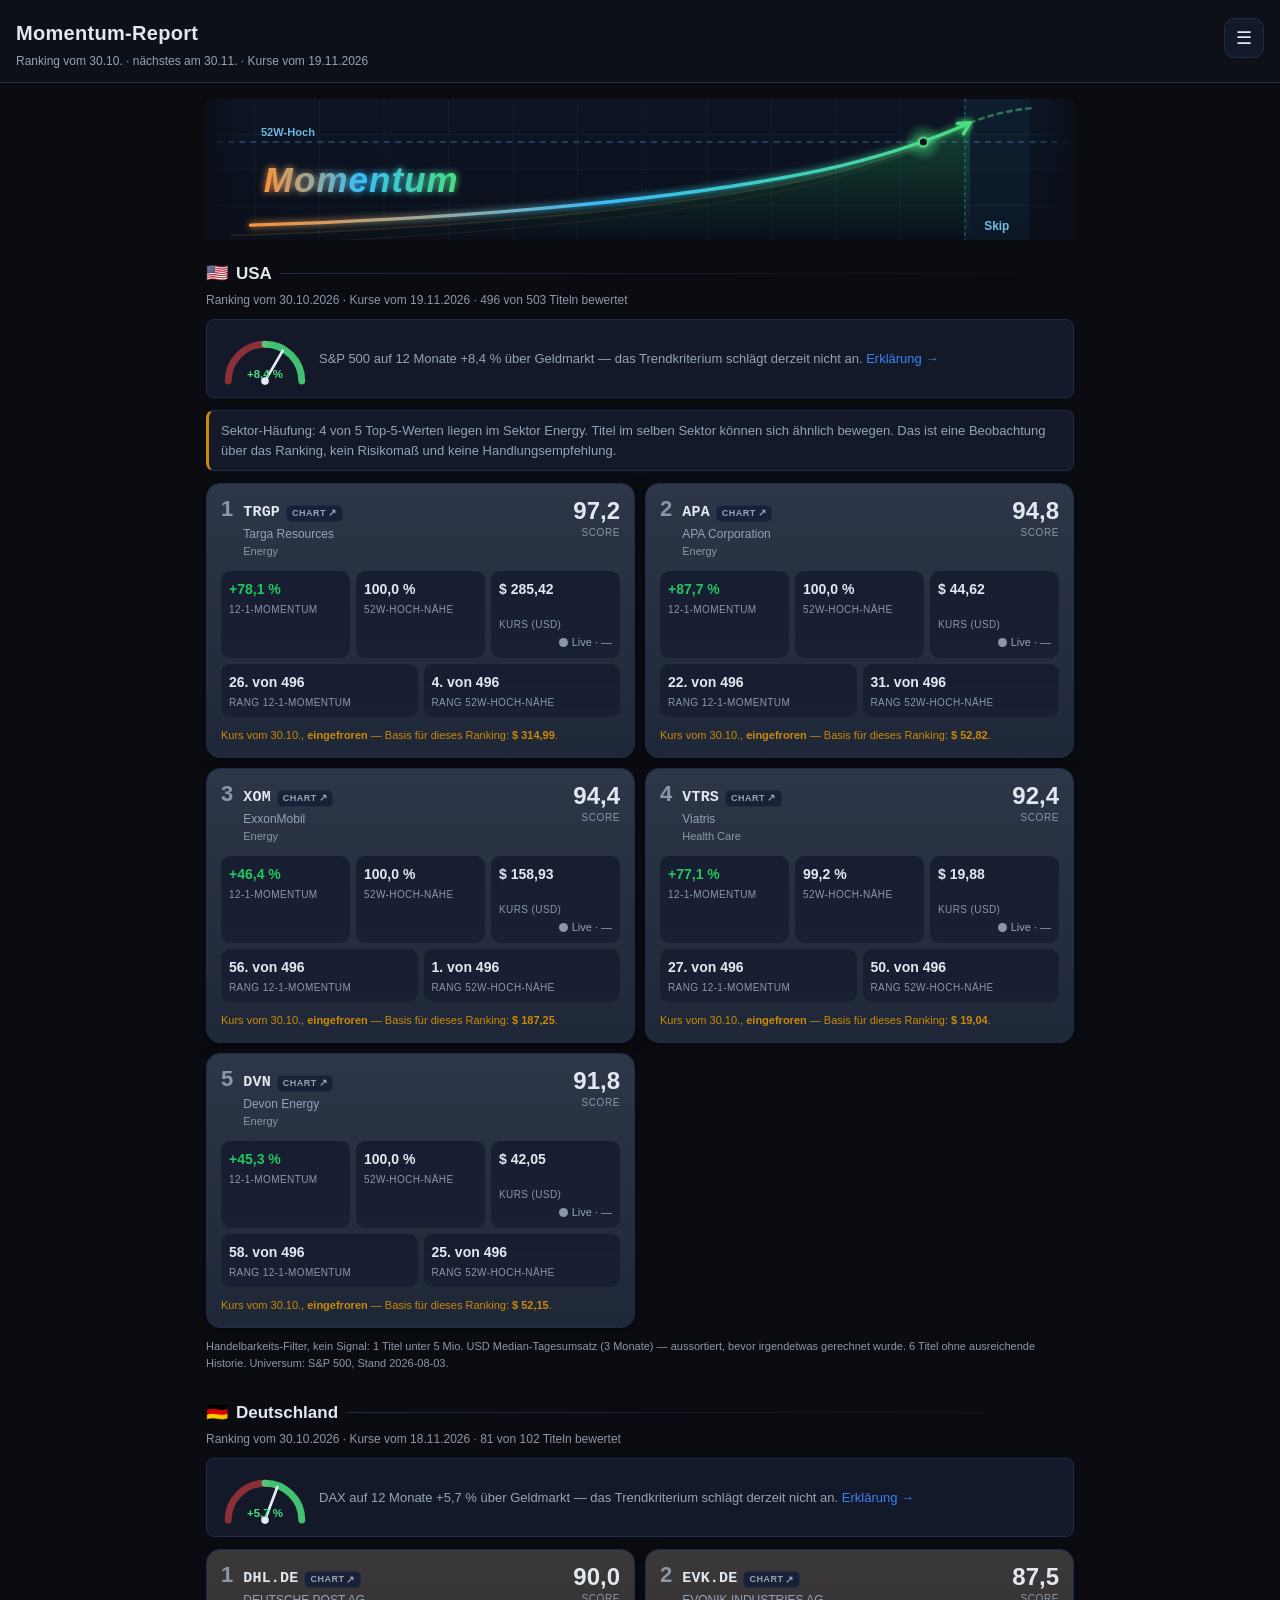
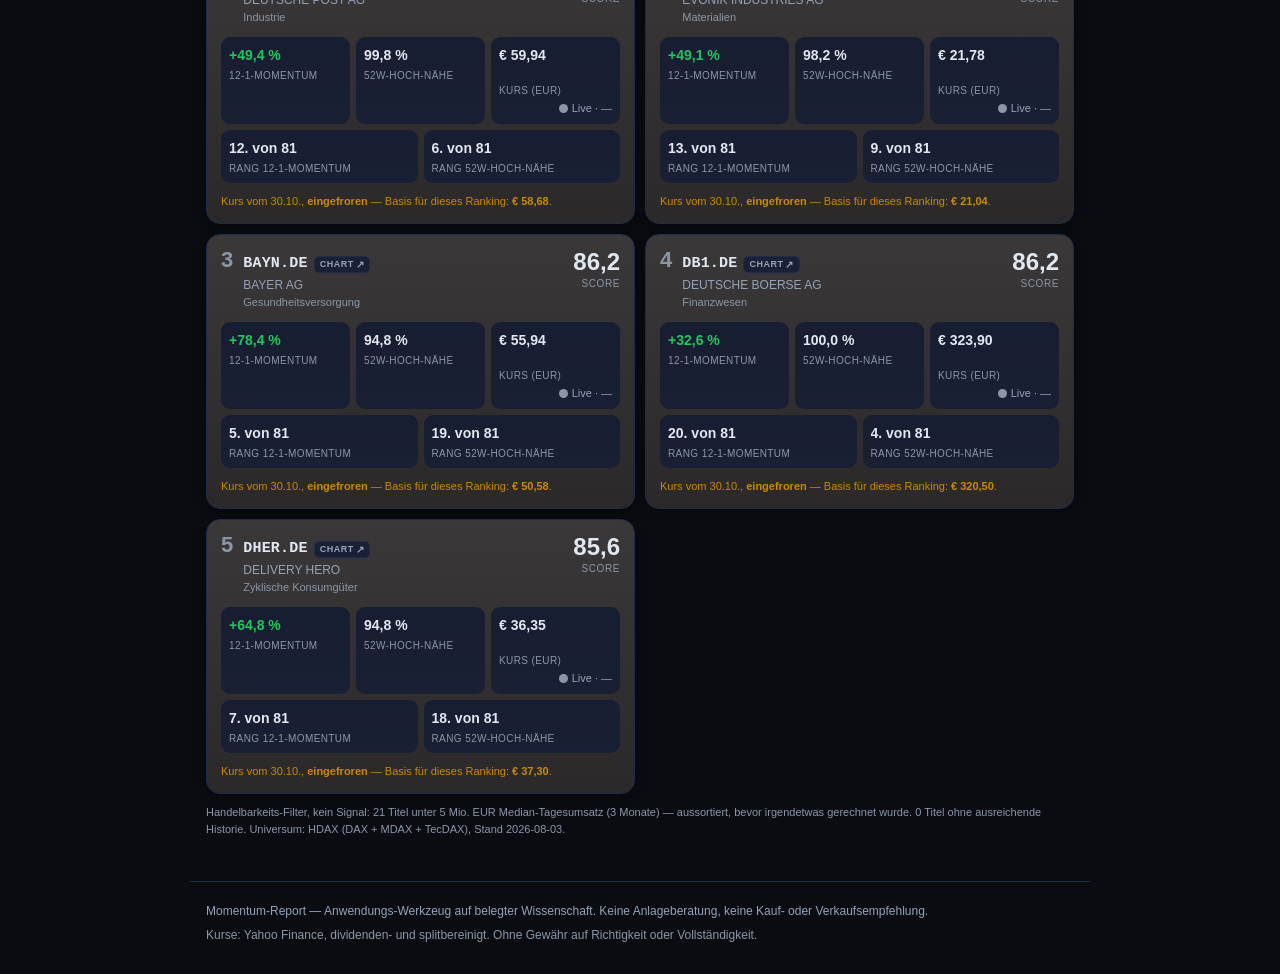
==== commit 8ed626fc: "Lauf 110: Kurse und Seiten aktualisiert" ====
--- a/docs/index.html
+++ b/docs/index.html
@@ -17,7 +17,7 @@
   <div class="hdr-row">
     <div class="hdr-main">
       <h1>Momentum-Report</h1>
-      <p class="stand">Ranking vom 30.10. · nächstes am 30.11. · Kurse vom 18.11.2026</p>
+      <p class="stand">Ranking vom 30.10. · nächstes am 30.11. · Kurse vom 19.11.2026</p>
     </div>
     <button class="menu-btn" id="menu-btn" aria-label="Menü öffnen" aria-expanded="false">☰</button>
   </div>
@@ -181,7 +181,7 @@
 </div>
 <section class="market">
   <h2><span class="flag" aria-hidden="true">🇺🇸</span>USA</h2>
-  <p class="market-meta">Ranking vom 30.10.2026 · Kurse vom 18.11.2026 ·
+  <p class="market-meta">Ranking vom 30.10.2026 · Kurse vom 19.11.2026 ·
      496 von 503 Titeln bewertet</p>
   <div class="ampel ampel--ok" role="status">
     <svg class="tta" id="tta-us"
@@ -236,7 +236,7 @@
             <span class="m-lbl">52W-Hoch-Nähe</span>
           </div>
           <div class="metric-box">
-            <span class="m-val" data-quote="TRGP">$ 290,17</span>
+            <span class="m-val" data-quote="TRGP">$ 285,42</span>
             <span class="m-chg" data-quote-change="TRGP"></span>
             <span class="m-lbl">Kurs (USD)</span>
             <span class="live live--karte" data-live-markt="us"
@@ -289,7 +289,7 @@
             <span class="m-lbl">52W-Hoch-Nähe</span>
           </div>
           <div class="metric-box">
-            <span class="m-val" data-quote="APA">$ 45,52</span>
+            <span class="m-val" data-quote="APA">$ 44,62</span>
             <span class="m-chg" data-quote-change="APA"></span>
             <span class="m-lbl">Kurs (USD)</span>
             <span class="live live--karte" data-live-markt="us"
@@ -342,7 +342,7 @@
             <span class="m-lbl">52W-Hoch-Nähe</span>
           </div>
           <div class="metric-box">
-            <span class="m-val" data-quote="XOM">$ 160,58</span>
+            <span class="m-val" data-quote="XOM">$ 158,93</span>
             <span class="m-chg" data-quote-change="XOM"></span>
             <span class="m-lbl">Kurs (USD)</span>
             <span class="live live--karte" data-live-markt="us"
@@ -395,7 +395,7 @@
             <span class="m-lbl">52W-Hoch-Nähe</span>
           </div>
           <div class="metric-box">
-            <span class="m-val" data-quote="VTRS">$ 20,28</span>
+            <span class="m-val" data-quote="VTRS">$ 19,88</span>
             <span class="m-chg" data-quote-change="VTRS"></span>
             <span class="m-lbl">Kurs (USD)</span>
             <span class="live live--karte" data-live-markt="us"
@@ -448,7 +448,7 @@
             <span class="m-lbl">52W-Hoch-Nähe</span>
           </div>
           <div class="metric-box">
-            <span class="m-val" data-quote="DVN">$ 41,96</span>
+            <span class="m-val" data-quote="DVN">$ 42,05</span>
             <span class="m-chg" data-quote-change="DVN"></span>
             <span class="m-lbl">Kurs (USD)</span>
             <span class="live live--karte" data-live-markt="us"
@@ -482,7 +482,7 @@
 </section>
 <section class="market">
   <h2><span class="flag" aria-hidden="true">🇩🇪</span>Deutschland</h2>
-  <p class="market-meta">Ranking vom 30.10.2026 · Kurse vom 17.11.2026 ·
+  <p class="market-meta">Ranking vom 30.10.2026 · Kurse vom 18.11.2026 ·
      81 von 102 Titeln bewertet</p>
   <div class="ampel ampel--ok" role="status">
     <svg class="tta" id="tta-de"
@@ -536,7 +536,7 @@
             <span class="m-lbl">52W-Hoch-Nähe</span>
           </div>
           <div class="metric-box">
-            <span class="m-val" data-quote="DHL.DE">€ 60,20</span>
+            <span class="m-val" data-quote="DHL.DE">€ 59,94</span>
             <span class="m-chg" data-quote-change="DHL.DE"></span>
             <span class="m-lbl">Kurs (EUR)</span>
             <span class="live live--karte" data-live-markt="de"
@@ -589,7 +589,7 @@
             <span class="m-lbl">52W-Hoch-Nähe</span>
           </div>
           <div class="metric-box">
-            <span class="m-val" data-quote="EVK.DE">€ 22,08</span>
+            <span class="m-val" data-quote="EVK.DE">€ 21,78</span>
             <span class="m-chg" data-quote-change="EVK.DE"></span>
             <span class="m-lbl">Kurs (EUR)</span>
             <span class="live live--karte" data-live-markt="de"
@@ -642,7 +642,7 @@
             <span class="m-lbl">52W-Hoch-Nähe</span>
           </div>
           <div class="metric-box">
-            <span class="m-val" data-quote="BAYN.DE">€ 56,14</span>
+            <span class="m-val" data-quote="BAYN.DE">€ 55,94</span>
             <span class="m-chg" data-quote-change="BAYN.DE"></span>
             <span class="m-lbl">Kurs (EUR)</span>
             <span class="live live--karte" data-live-markt="de"
@@ -695,7 +695,7 @@
             <span class="m-lbl">52W-Hoch-Nähe</span>
           </div>
           <div class="metric-box">
-            <span class="m-val" data-quote="DB1.DE">€ 324,20</span>
+            <span class="m-val" data-quote="DB1.DE">€ 323,90</span>
             <span class="m-chg" data-quote-change="DB1.DE"></span>
             <span class="m-lbl">Kurs (EUR)</span>
             <span class="live live--karte" data-live-markt="de"
@@ -748,7 +748,7 @@
             <span class="m-lbl">52W-Hoch-Nähe</span>
           </div>
           <div class="metric-box">
-            <span class="m-val" data-quote="DHER.DE">€ 36,55</span>
+            <span class="m-val" data-quote="DHER.DE">€ 36,35</span>
             <span class="m-chg" data-quote-change="DHER.DE"></span>
             <span class="m-lbl">Kurs (EUR)</span>
             <span class="live live--karte" data-live-markt="de"
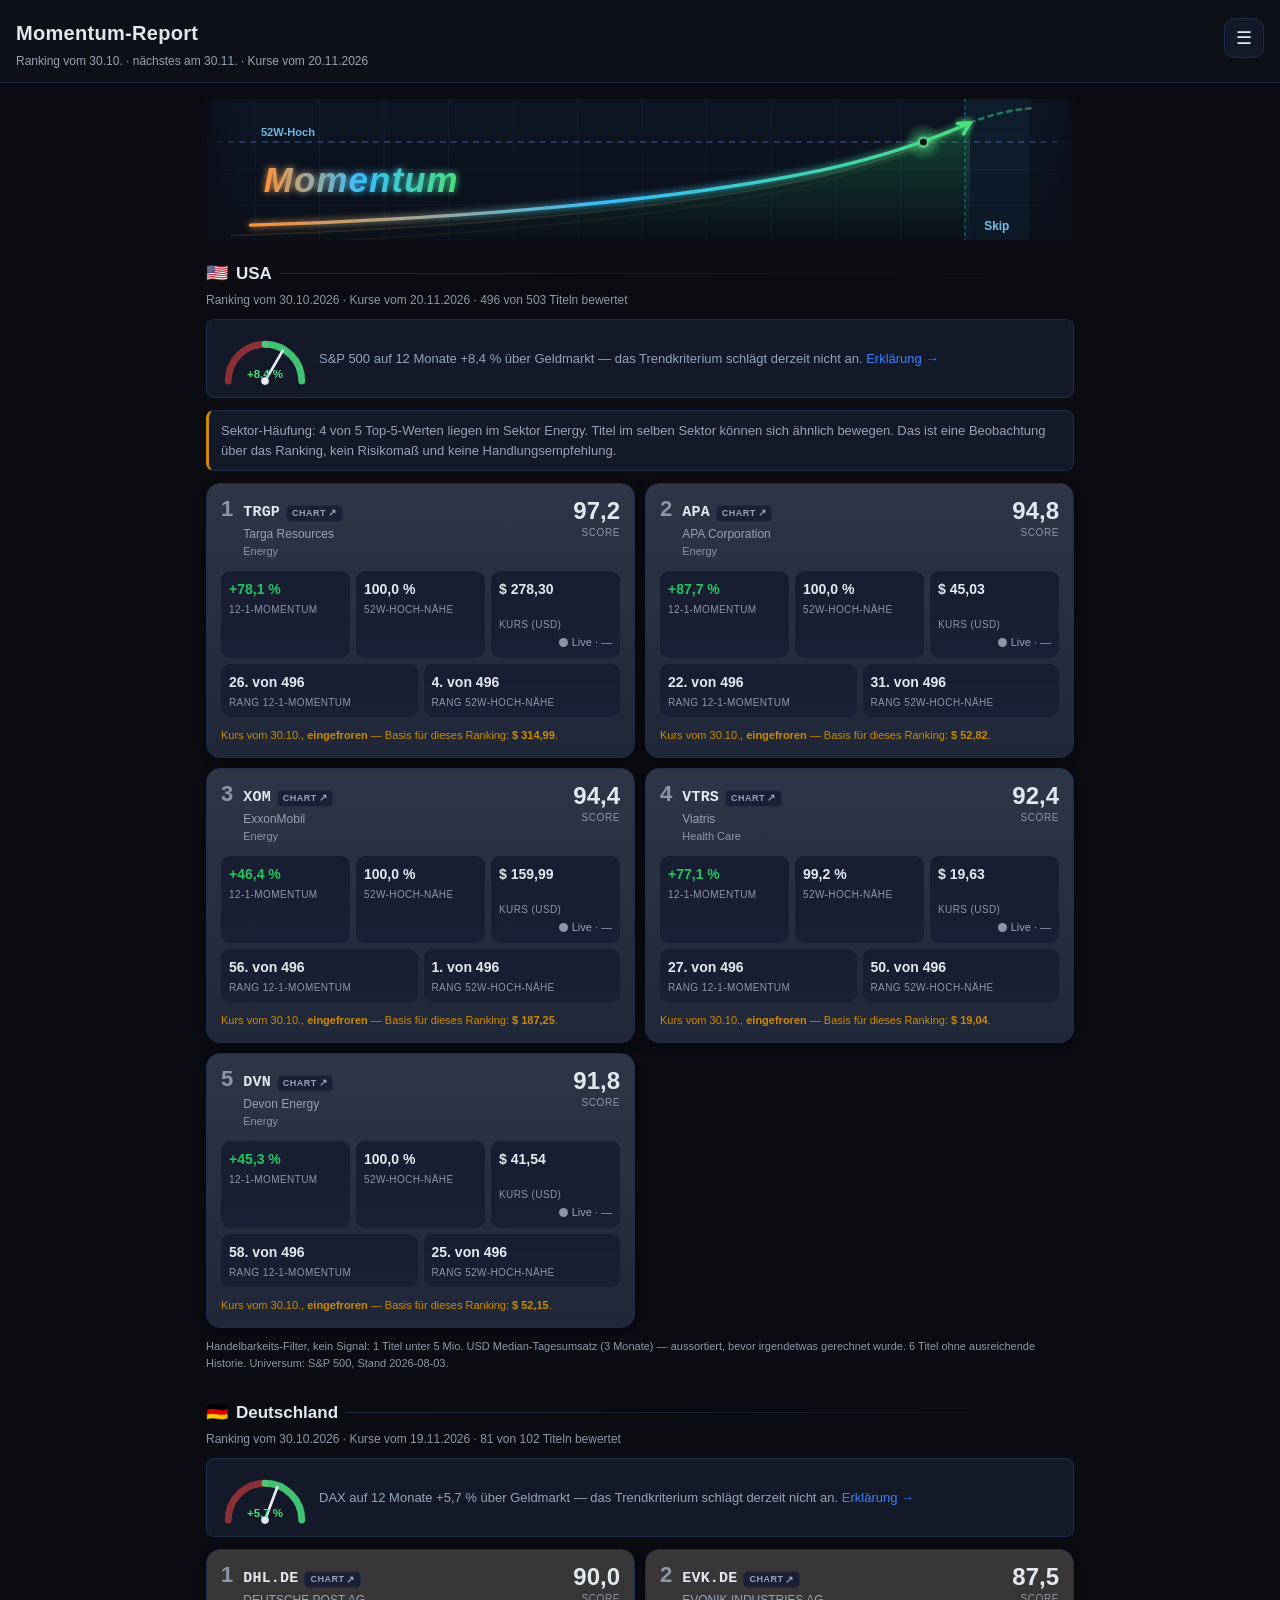
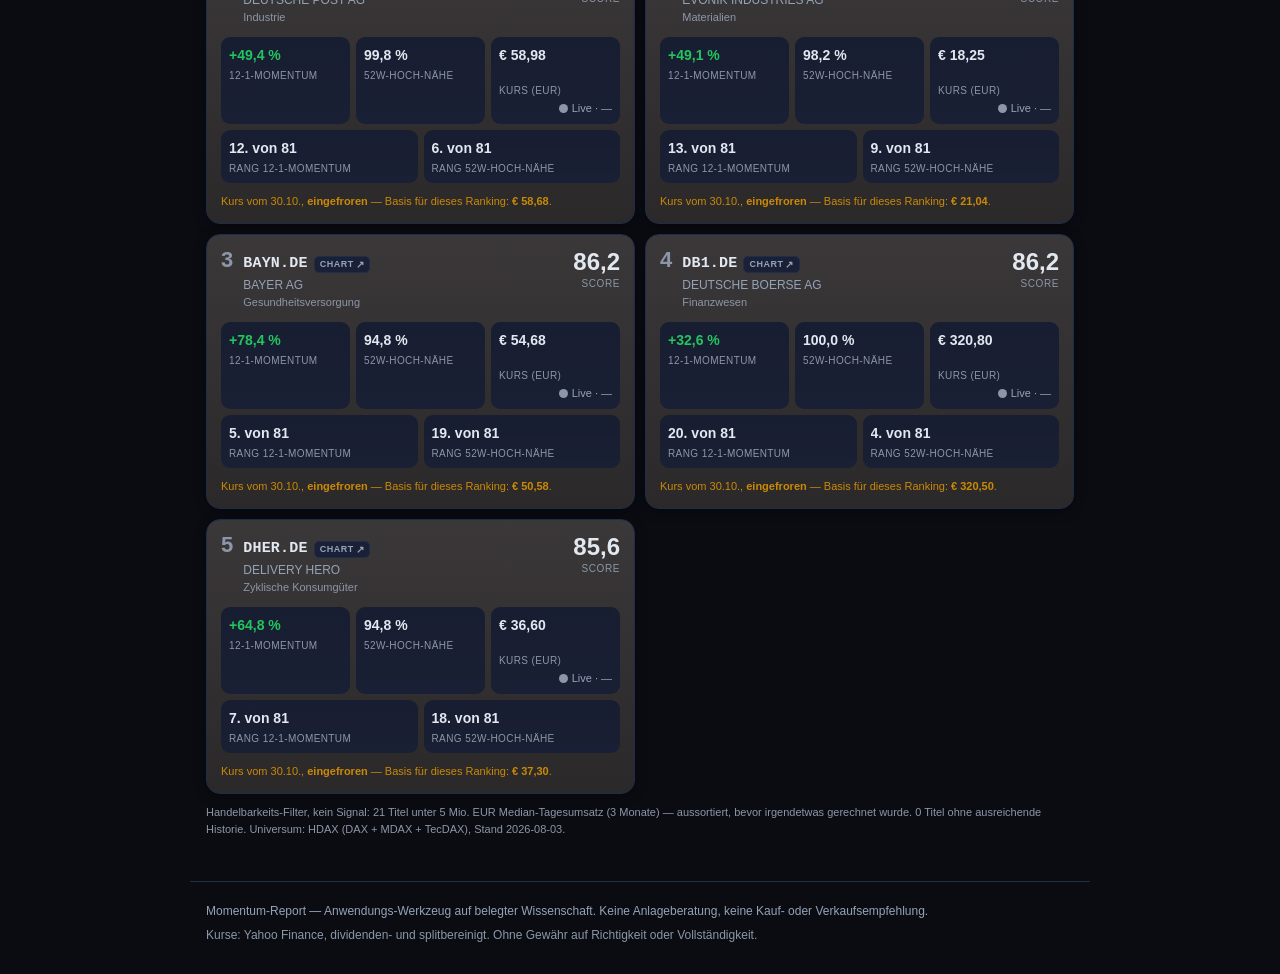
==== commit 89a2ef89: "Lauf 111: Kurse und Seiten aktualisiert" ====
--- a/docs/index.html
+++ b/docs/index.html
@@ -17,7 +17,7 @@
   <div class="hdr-row">
     <div class="hdr-main">
       <h1>Momentum-Report</h1>
-      <p class="stand">Ranking vom 30.10. · nächstes am 30.11. · Kurse vom 19.11.2026</p>
+      <p class="stand">Ranking vom 30.10. · nächstes am 30.11. · Kurse vom 20.11.2026</p>
     </div>
     <button class="menu-btn" id="menu-btn" aria-label="Menü öffnen" aria-expanded="false">☰</button>
   </div>
@@ -181,7 +181,7 @@
 </div>
 <section class="market">
   <h2><span class="flag" aria-hidden="true">🇺🇸</span>USA</h2>
-  <p class="market-meta">Ranking vom 30.10.2026 · Kurse vom 19.11.2026 ·
+  <p class="market-meta">Ranking vom 30.10.2026 · Kurse vom 20.11.2026 ·
      496 von 503 Titeln bewertet</p>
   <div class="ampel ampel--ok" role="status">
     <svg class="tta" id="tta-us"
@@ -236,7 +236,7 @@
             <span class="m-lbl">52W-Hoch-Nähe</span>
           </div>
           <div class="metric-box">
-            <span class="m-val" data-quote="TRGP">$ 285,42</span>
+            <span class="m-val" data-quote="TRGP">$ 278,30</span>
             <span class="m-chg" data-quote-change="TRGP"></span>
             <span class="m-lbl">Kurs (USD)</span>
             <span class="live live--karte" data-live-markt="us"
@@ -289,7 +289,7 @@
             <span class="m-lbl">52W-Hoch-Nähe</span>
           </div>
           <div class="metric-box">
-            <span class="m-val" data-quote="APA">$ 44,62</span>
+            <span class="m-val" data-quote="APA">$ 45,03</span>
             <span class="m-chg" data-quote-change="APA"></span>
             <span class="m-lbl">Kurs (USD)</span>
             <span class="live live--karte" data-live-markt="us"
@@ -342,7 +342,7 @@
             <span class="m-lbl">52W-Hoch-Nähe</span>
           </div>
           <div class="metric-box">
-            <span class="m-val" data-quote="XOM">$ 158,93</span>
+            <span class="m-val" data-quote="XOM">$ 159,99</span>
             <span class="m-chg" data-quote-change="XOM"></span>
             <span class="m-lbl">Kurs (USD)</span>
             <span class="live live--karte" data-live-markt="us"
@@ -395,7 +395,7 @@
             <span class="m-lbl">52W-Hoch-Nähe</span>
           </div>
           <div class="metric-box">
-            <span class="m-val" data-quote="VTRS">$ 19,88</span>
+            <span class="m-val" data-quote="VTRS">$ 19,63</span>
             <span class="m-chg" data-quote-change="VTRS"></span>
             <span class="m-lbl">Kurs (USD)</span>
             <span class="live live--karte" data-live-markt="us"
@@ -448,7 +448,7 @@
             <span class="m-lbl">52W-Hoch-Nähe</span>
           </div>
           <div class="metric-box">
-            <span class="m-val" data-quote="DVN">$ 42,05</span>
+            <span class="m-val" data-quote="DVN">$ 41,54</span>
             <span class="m-chg" data-quote-change="DVN"></span>
             <span class="m-lbl">Kurs (USD)</span>
             <span class="live live--karte" data-live-markt="us"
@@ -482,7 +482,7 @@
 </section>
 <section class="market">
   <h2><span class="flag" aria-hidden="true">🇩🇪</span>Deutschland</h2>
-  <p class="market-meta">Ranking vom 30.10.2026 · Kurse vom 18.11.2026 ·
+  <p class="market-meta">Ranking vom 30.10.2026 · Kurse vom 19.11.2026 ·
      81 von 102 Titeln bewertet</p>
   <div class="ampel ampel--ok" role="status">
     <svg class="tta" id="tta-de"
@@ -536,7 +536,7 @@
             <span class="m-lbl">52W-Hoch-Nähe</span>
           </div>
           <div class="metric-box">
-            <span class="m-val" data-quote="DHL.DE">€ 59,94</span>
+            <span class="m-val" data-quote="DHL.DE">€ 58,98</span>
             <span class="m-chg" data-quote-change="DHL.DE"></span>
             <span class="m-lbl">Kurs (EUR)</span>
             <span class="live live--karte" data-live-markt="de"
@@ -589,7 +589,7 @@
             <span class="m-lbl">52W-Hoch-Nähe</span>
           </div>
           <div class="metric-box">
-            <span class="m-val" data-quote="EVK.DE">€ 21,78</span>
+            <span class="m-val" data-quote="EVK.DE">€ 18,25</span>
             <span class="m-chg" data-quote-change="EVK.DE"></span>
             <span class="m-lbl">Kurs (EUR)</span>
             <span class="live live--karte" data-live-markt="de"
@@ -642,7 +642,7 @@
             <span class="m-lbl">52W-Hoch-Nähe</span>
           </div>
           <div class="metric-box">
-            <span class="m-val" data-quote="BAYN.DE">€ 55,94</span>
+            <span class="m-val" data-quote="BAYN.DE">€ 54,68</span>
             <span class="m-chg" data-quote-change="BAYN.DE"></span>
             <span class="m-lbl">Kurs (EUR)</span>
             <span class="live live--karte" data-live-markt="de"
@@ -695,7 +695,7 @@
             <span class="m-lbl">52W-Hoch-Nähe</span>
           </div>
           <div class="metric-box">
-            <span class="m-val" data-quote="DB1.DE">€ 323,90</span>
+            <span class="m-val" data-quote="DB1.DE">€ 320,80</span>
             <span class="m-chg" data-quote-change="DB1.DE"></span>
             <span class="m-lbl">Kurs (EUR)</span>
             <span class="live live--karte" data-live-markt="de"
@@ -748,7 +748,7 @@
             <span class="m-lbl">52W-Hoch-Nähe</span>
           </div>
           <div class="metric-box">
-            <span class="m-val" data-quote="DHER.DE">€ 36,35</span>
+            <span class="m-val" data-quote="DHER.DE">€ 36,60</span>
             <span class="m-chg" data-quote-change="DHER.DE"></span>
             <span class="m-lbl">Kurs (EUR)</span>
             <span class="live live--karte" data-live-markt="de"
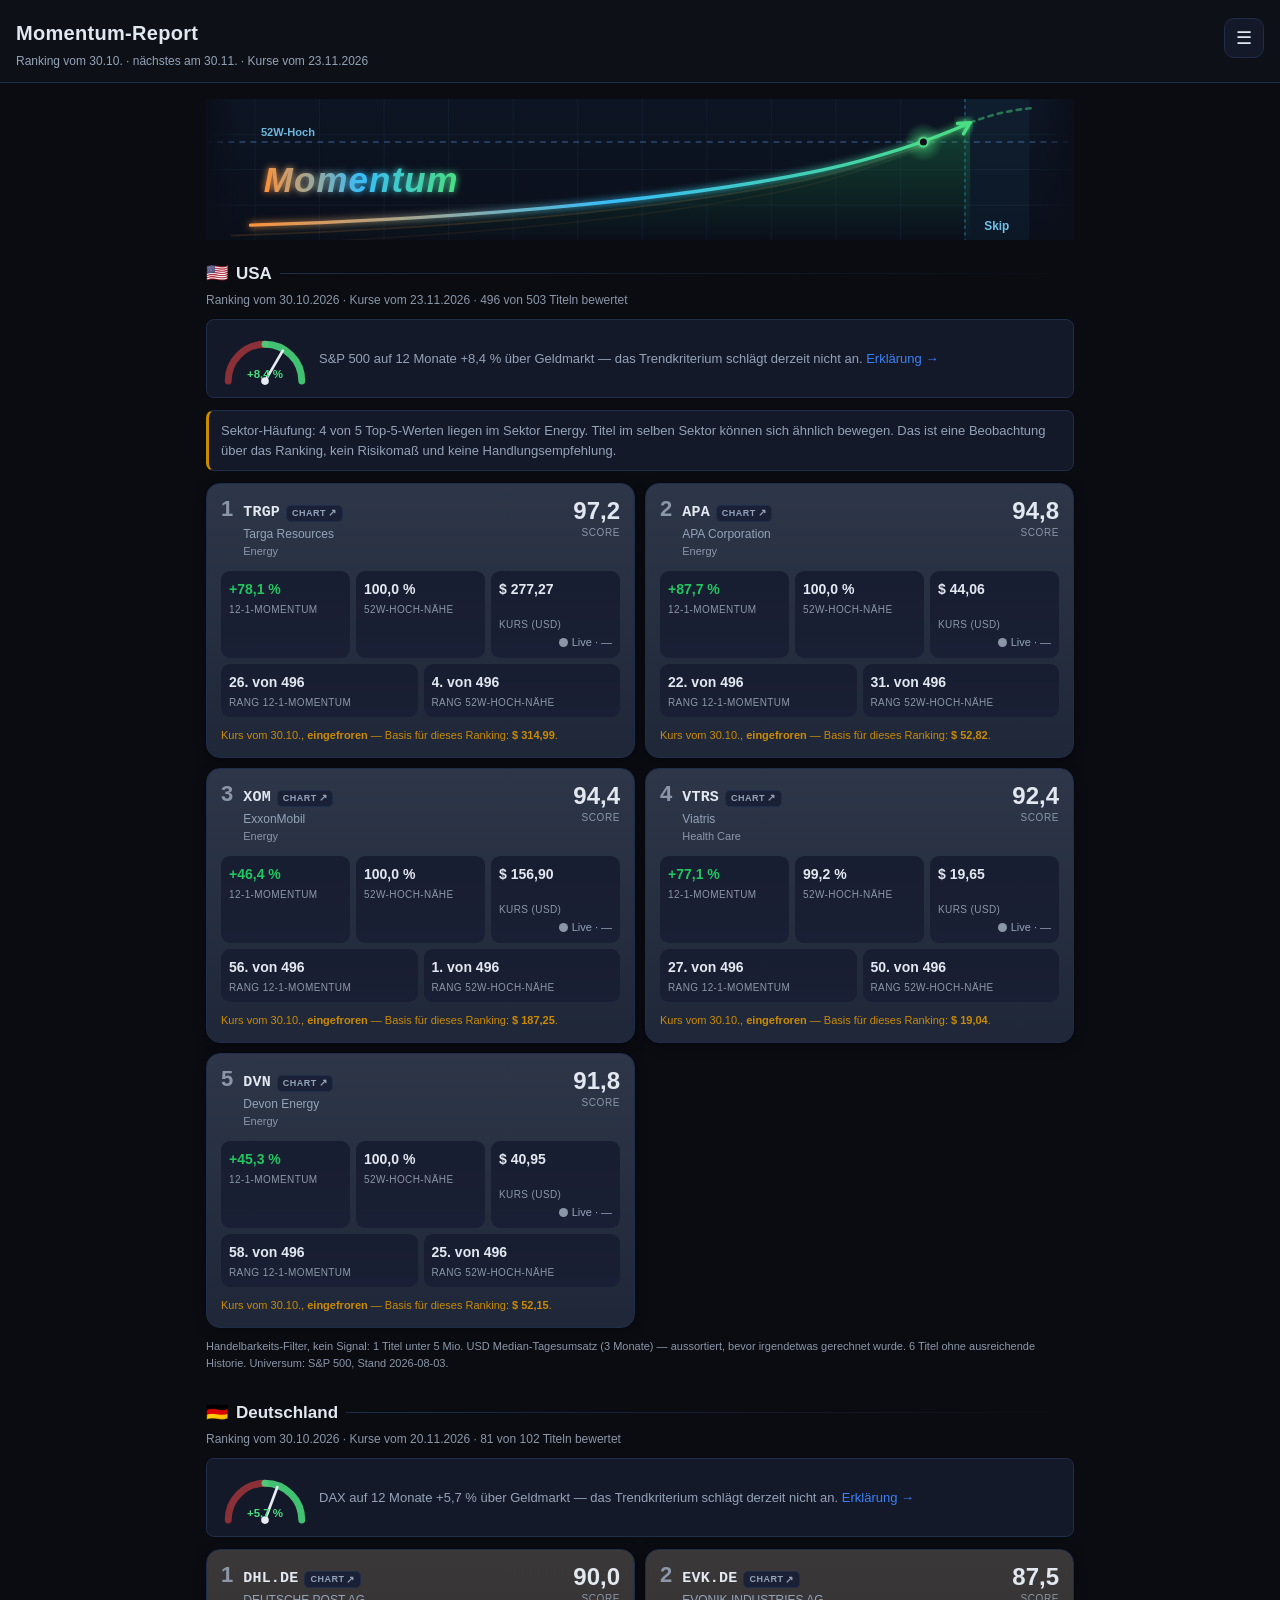
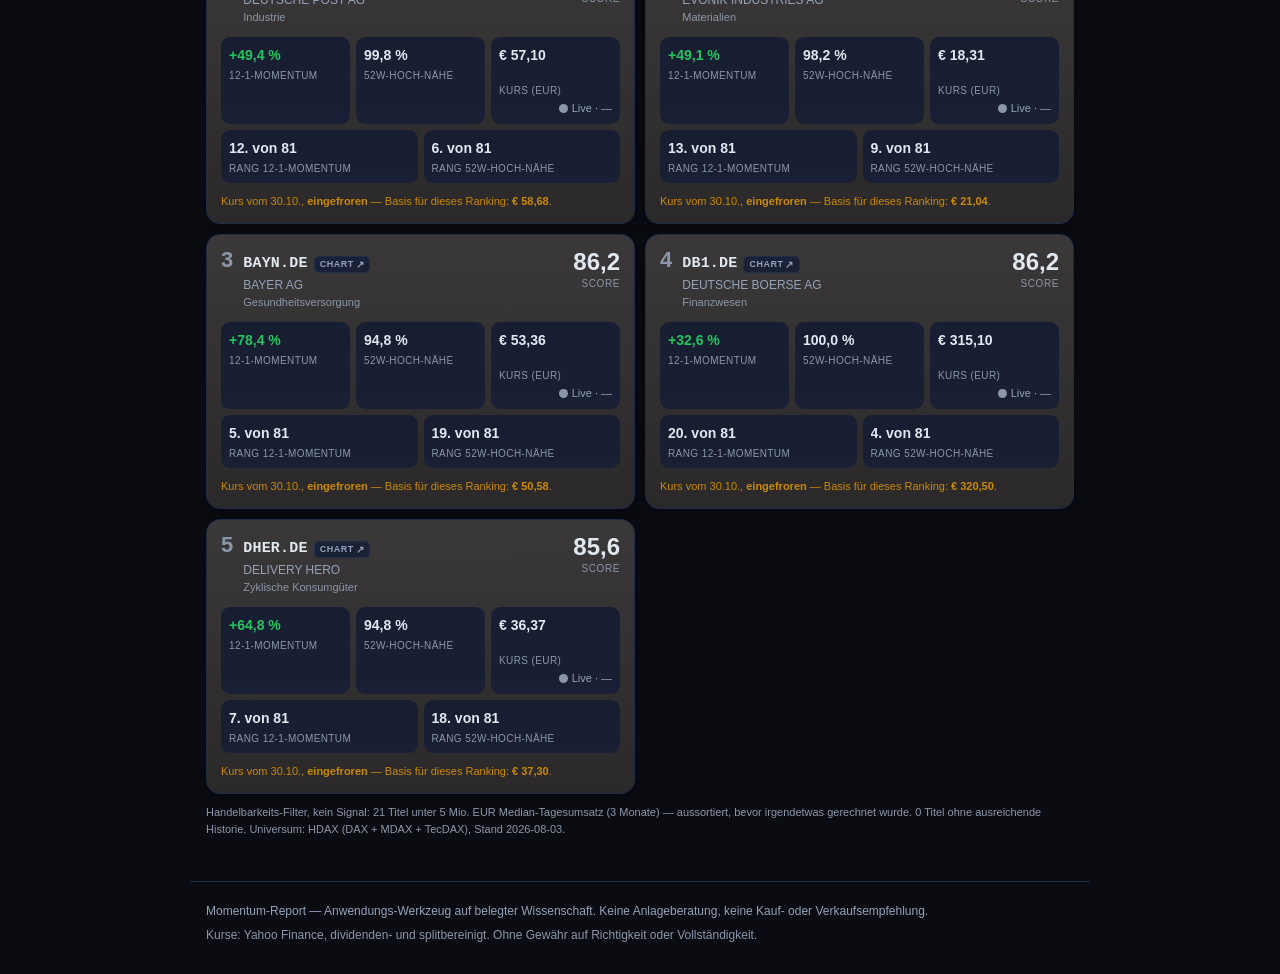
==== commit 3a867bc2: "Lauf 112: Kurse und Seiten aktualisiert" ====
--- a/docs/index.html
+++ b/docs/index.html
@@ -17,7 +17,7 @@
   <div class="hdr-row">
     <div class="hdr-main">
       <h1>Momentum-Report</h1>
-      <p class="stand">Ranking vom 30.10. · nächstes am 30.11. · Kurse vom 20.11.2026</p>
+      <p class="stand">Ranking vom 30.10. · nächstes am 30.11. · Kurse vom 23.11.2026</p>
     </div>
     <button class="menu-btn" id="menu-btn" aria-label="Menü öffnen" aria-expanded="false">☰</button>
   </div>
@@ -181,7 +181,7 @@
 </div>
 <section class="market">
   <h2><span class="flag" aria-hidden="true">🇺🇸</span>USA</h2>
-  <p class="market-meta">Ranking vom 30.10.2026 · Kurse vom 20.11.2026 ·
+  <p class="market-meta">Ranking vom 30.10.2026 · Kurse vom 23.11.2026 ·
      496 von 503 Titeln bewertet</p>
   <div class="ampel ampel--ok" role="status">
     <svg class="tta" id="tta-us"
@@ -236,7 +236,7 @@
             <span class="m-lbl">52W-Hoch-Nähe</span>
           </div>
           <div class="metric-box">
-            <span class="m-val" data-quote="TRGP">$ 278,30</span>
+            <span class="m-val" data-quote="TRGP">$ 277,27</span>
             <span class="m-chg" data-quote-change="TRGP"></span>
             <span class="m-lbl">Kurs (USD)</span>
             <span class="live live--karte" data-live-markt="us"
@@ -289,7 +289,7 @@
             <span class="m-lbl">52W-Hoch-Nähe</span>
           </div>
           <div class="metric-box">
-            <span class="m-val" data-quote="APA">$ 45,03</span>
+            <span class="m-val" data-quote="APA">$ 44,06</span>
             <span class="m-chg" data-quote-change="APA"></span>
             <span class="m-lbl">Kurs (USD)</span>
             <span class="live live--karte" data-live-markt="us"
@@ -342,7 +342,7 @@
             <span class="m-lbl">52W-Hoch-Nähe</span>
           </div>
           <div class="metric-box">
-            <span class="m-val" data-quote="XOM">$ 159,99</span>
+            <span class="m-val" data-quote="XOM">$ 156,90</span>
             <span class="m-chg" data-quote-change="XOM"></span>
             <span class="m-lbl">Kurs (USD)</span>
             <span class="live live--karte" data-live-markt="us"
@@ -395,7 +395,7 @@
             <span class="m-lbl">52W-Hoch-Nähe</span>
           </div>
           <div class="metric-box">
-            <span class="m-val" data-quote="VTRS">$ 19,63</span>
+            <span class="m-val" data-quote="VTRS">$ 19,65</span>
             <span class="m-chg" data-quote-change="VTRS"></span>
             <span class="m-lbl">Kurs (USD)</span>
             <span class="live live--karte" data-live-markt="us"
@@ -448,7 +448,7 @@
             <span class="m-lbl">52W-Hoch-Nähe</span>
           </div>
           <div class="metric-box">
-            <span class="m-val" data-quote="DVN">$ 41,54</span>
+            <span class="m-val" data-quote="DVN">$ 40,95</span>
             <span class="m-chg" data-quote-change="DVN"></span>
             <span class="m-lbl">Kurs (USD)</span>
             <span class="live live--karte" data-live-markt="us"
@@ -482,7 +482,7 @@
 </section>
 <section class="market">
   <h2><span class="flag" aria-hidden="true">🇩🇪</span>Deutschland</h2>
-  <p class="market-meta">Ranking vom 30.10.2026 · Kurse vom 19.11.2026 ·
+  <p class="market-meta">Ranking vom 30.10.2026 · Kurse vom 20.11.2026 ·
      81 von 102 Titeln bewertet</p>
   <div class="ampel ampel--ok" role="status">
     <svg class="tta" id="tta-de"
@@ -536,7 +536,7 @@
             <span class="m-lbl">52W-Hoch-Nähe</span>
           </div>
           <div class="metric-box">
-            <span class="m-val" data-quote="DHL.DE">€ 58,98</span>
+            <span class="m-val" data-quote="DHL.DE">€ 57,10</span>
             <span class="m-chg" data-quote-change="DHL.DE"></span>
             <span class="m-lbl">Kurs (EUR)</span>
             <span class="live live--karte" data-live-markt="de"
@@ -589,7 +589,7 @@
             <span class="m-lbl">52W-Hoch-Nähe</span>
           </div>
           <div class="metric-box">
-            <span class="m-val" data-quote="EVK.DE">€ 18,25</span>
+            <span class="m-val" data-quote="EVK.DE">€ 18,31</span>
             <span class="m-chg" data-quote-change="EVK.DE"></span>
             <span class="m-lbl">Kurs (EUR)</span>
             <span class="live live--karte" data-live-markt="de"
@@ -642,7 +642,7 @@
             <span class="m-lbl">52W-Hoch-Nähe</span>
           </div>
           <div class="metric-box">
-            <span class="m-val" data-quote="BAYN.DE">€ 54,68</span>
+            <span class="m-val" data-quote="BAYN.DE">€ 53,36</span>
             <span class="m-chg" data-quote-change="BAYN.DE"></span>
             <span class="m-lbl">Kurs (EUR)</span>
             <span class="live live--karte" data-live-markt="de"
@@ -695,7 +695,7 @@
             <span class="m-lbl">52W-Hoch-Nähe</span>
           </div>
           <div class="metric-box">
-            <span class="m-val" data-quote="DB1.DE">€ 320,80</span>
+            <span class="m-val" data-quote="DB1.DE">€ 315,10</span>
             <span class="m-chg" data-quote-change="DB1.DE"></span>
             <span class="m-lbl">Kurs (EUR)</span>
             <span class="live live--karte" data-live-markt="de"
@@ -748,7 +748,7 @@
             <span class="m-lbl">52W-Hoch-Nähe</span>
           </div>
           <div class="metric-box">
-            <span class="m-val" data-quote="DHER.DE">€ 36,60</span>
+            <span class="m-val" data-quote="DHER.DE">€ 36,37</span>
             <span class="m-chg" data-quote-change="DHER.DE"></span>
             <span class="m-lbl">Kurs (EUR)</span>
             <span class="live live--karte" data-live-markt="de"
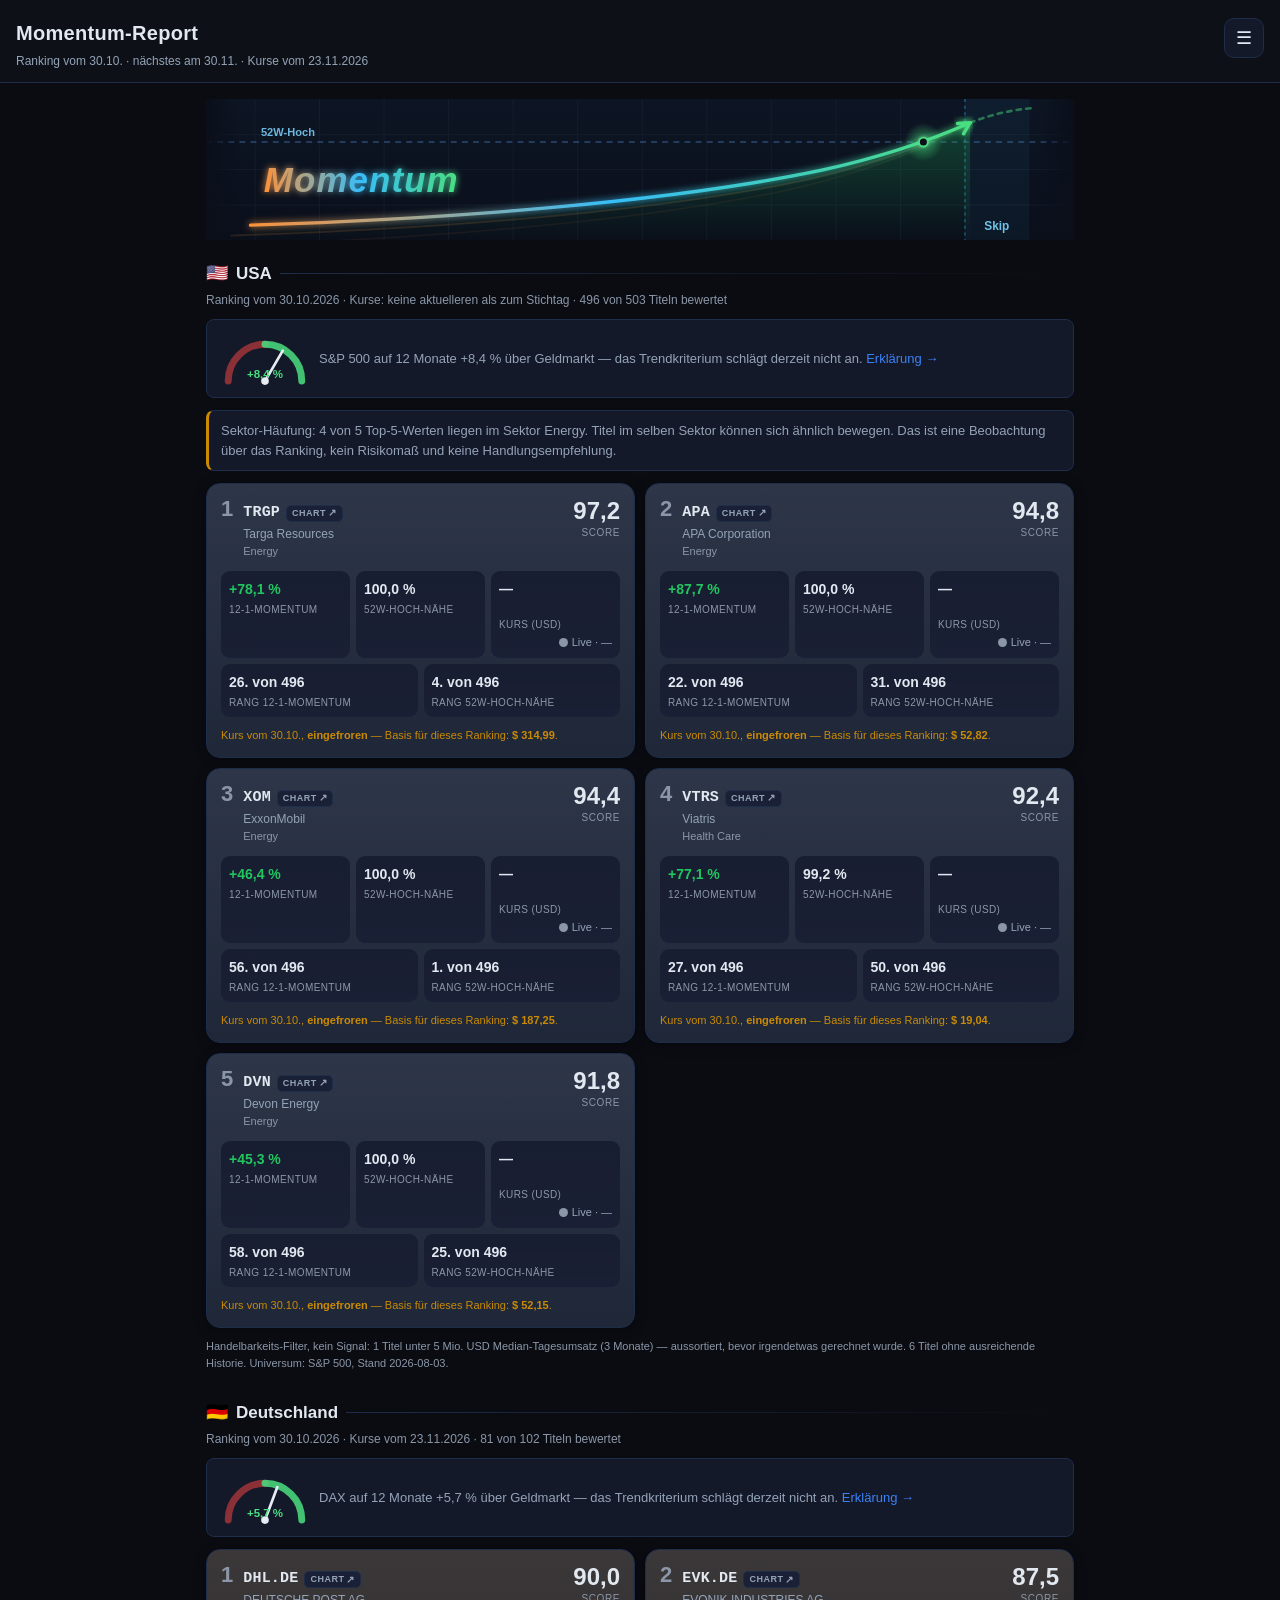
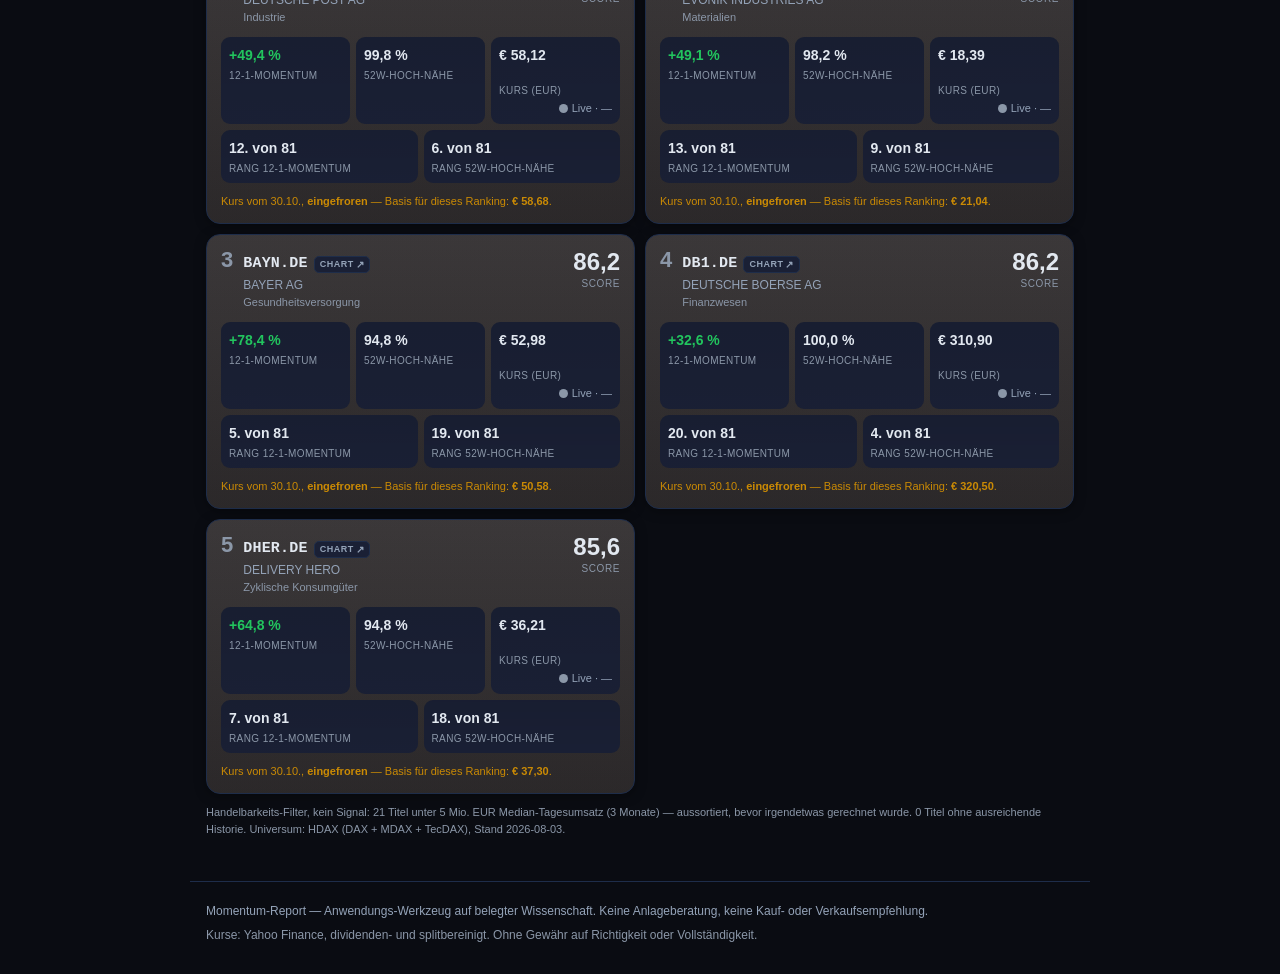
==== commit ca004cfb: "Lauf 113: Kurse und Seiten aktualisiert" ====
--- a/docs/index.html
+++ b/docs/index.html
@@ -181,7 +181,7 @@
 </div>
 <section class="market">
   <h2><span class="flag" aria-hidden="true">🇺🇸</span>USA</h2>
-  <p class="market-meta">Ranking vom 30.10.2026 · Kurse vom 23.11.2026 ·
+  <p class="market-meta">Ranking vom 30.10.2026 · Kurse: keine aktuelleren als zum Stichtag ·
      496 von 503 Titeln bewertet</p>
   <div class="ampel ampel--ok" role="status">
     <svg class="tta" id="tta-us"
@@ -236,7 +236,7 @@
             <span class="m-lbl">52W-Hoch-Nähe</span>
           </div>
           <div class="metric-box">
-            <span class="m-val" data-quote="TRGP">$ 277,27</span>
+            <span class="m-val" data-quote="TRGP">—</span>
             <span class="m-chg" data-quote-change="TRGP"></span>
             <span class="m-lbl">Kurs (USD)</span>
             <span class="live live--karte" data-live-markt="us"
@@ -289,7 +289,7 @@
             <span class="m-lbl">52W-Hoch-Nähe</span>
           </div>
           <div class="metric-box">
-            <span class="m-val" data-quote="APA">$ 44,06</span>
+            <span class="m-val" data-quote="APA">—</span>
             <span class="m-chg" data-quote-change="APA"></span>
             <span class="m-lbl">Kurs (USD)</span>
             <span class="live live--karte" data-live-markt="us"
@@ -342,7 +342,7 @@
             <span class="m-lbl">52W-Hoch-Nähe</span>
           </div>
           <div class="metric-box">
-            <span class="m-val" data-quote="XOM">$ 156,90</span>
+            <span class="m-val" data-quote="XOM">—</span>
             <span class="m-chg" data-quote-change="XOM"></span>
             <span class="m-lbl">Kurs (USD)</span>
             <span class="live live--karte" data-live-markt="us"
@@ -395,7 +395,7 @@
             <span class="m-lbl">52W-Hoch-Nähe</span>
           </div>
           <div class="metric-box">
-            <span class="m-val" data-quote="VTRS">$ 19,65</span>
+            <span class="m-val" data-quote="VTRS">—</span>
             <span class="m-chg" data-quote-change="VTRS"></span>
             <span class="m-lbl">Kurs (USD)</span>
             <span class="live live--karte" data-live-markt="us"
@@ -448,7 +448,7 @@
             <span class="m-lbl">52W-Hoch-Nähe</span>
           </div>
           <div class="metric-box">
-            <span class="m-val" data-quote="DVN">$ 40,95</span>
+            <span class="m-val" data-quote="DVN">—</span>
             <span class="m-chg" data-quote-change="DVN"></span>
             <span class="m-lbl">Kurs (USD)</span>
             <span class="live live--karte" data-live-markt="us"
@@ -482,7 +482,7 @@
 </section>
 <section class="market">
   <h2><span class="flag" aria-hidden="true">🇩🇪</span>Deutschland</h2>
-  <p class="market-meta">Ranking vom 30.10.2026 · Kurse vom 20.11.2026 ·
+  <p class="market-meta">Ranking vom 30.10.2026 · Kurse vom 23.11.2026 ·
      81 von 102 Titeln bewertet</p>
   <div class="ampel ampel--ok" role="status">
     <svg class="tta" id="tta-de"
@@ -536,7 +536,7 @@
             <span class="m-lbl">52W-Hoch-Nähe</span>
           </div>
           <div class="metric-box">
-            <span class="m-val" data-quote="DHL.DE">€ 57,10</span>
+            <span class="m-val" data-quote="DHL.DE">€ 58,12</span>
             <span class="m-chg" data-quote-change="DHL.DE"></span>
             <span class="m-lbl">Kurs (EUR)</span>
             <span class="live live--karte" data-live-markt="de"
@@ -589,7 +589,7 @@
             <span class="m-lbl">52W-Hoch-Nähe</span>
           </div>
           <div class="metric-box">
-            <span class="m-val" data-quote="EVK.DE">€ 18,31</span>
+            <span class="m-val" data-quote="EVK.DE">€ 18,39</span>
             <span class="m-chg" data-quote-change="EVK.DE"></span>
             <span class="m-lbl">Kurs (EUR)</span>
             <span class="live live--karte" data-live-markt="de"
@@ -642,7 +642,7 @@
             <span class="m-lbl">52W-Hoch-Nähe</span>
           </div>
           <div class="metric-box">
-            <span class="m-val" data-quote="BAYN.DE">€ 53,36</span>
+            <span class="m-val" data-quote="BAYN.DE">€ 52,98</span>
             <span class="m-chg" data-quote-change="BAYN.DE"></span>
             <span class="m-lbl">Kurs (EUR)</span>
             <span class="live live--karte" data-live-markt="de"
@@ -695,7 +695,7 @@
             <span class="m-lbl">52W-Hoch-Nähe</span>
           </div>
           <div class="metric-box">
-            <span class="m-val" data-quote="DB1.DE">€ 315,10</span>
+            <span class="m-val" data-quote="DB1.DE">€ 310,90</span>
             <span class="m-chg" data-quote-change="DB1.DE"></span>
             <span class="m-lbl">Kurs (EUR)</span>
             <span class="live live--karte" data-live-markt="de"
@@ -748,7 +748,7 @@
             <span class="m-lbl">52W-Hoch-Nähe</span>
           </div>
           <div class="metric-box">
-            <span class="m-val" data-quote="DHER.DE">€ 36,37</span>
+            <span class="m-val" data-quote="DHER.DE">€ 36,21</span>
             <span class="m-chg" data-quote-change="DHER.DE"></span>
             <span class="m-lbl">Kurs (EUR)</span>
             <span class="live live--karte" data-live-markt="de"
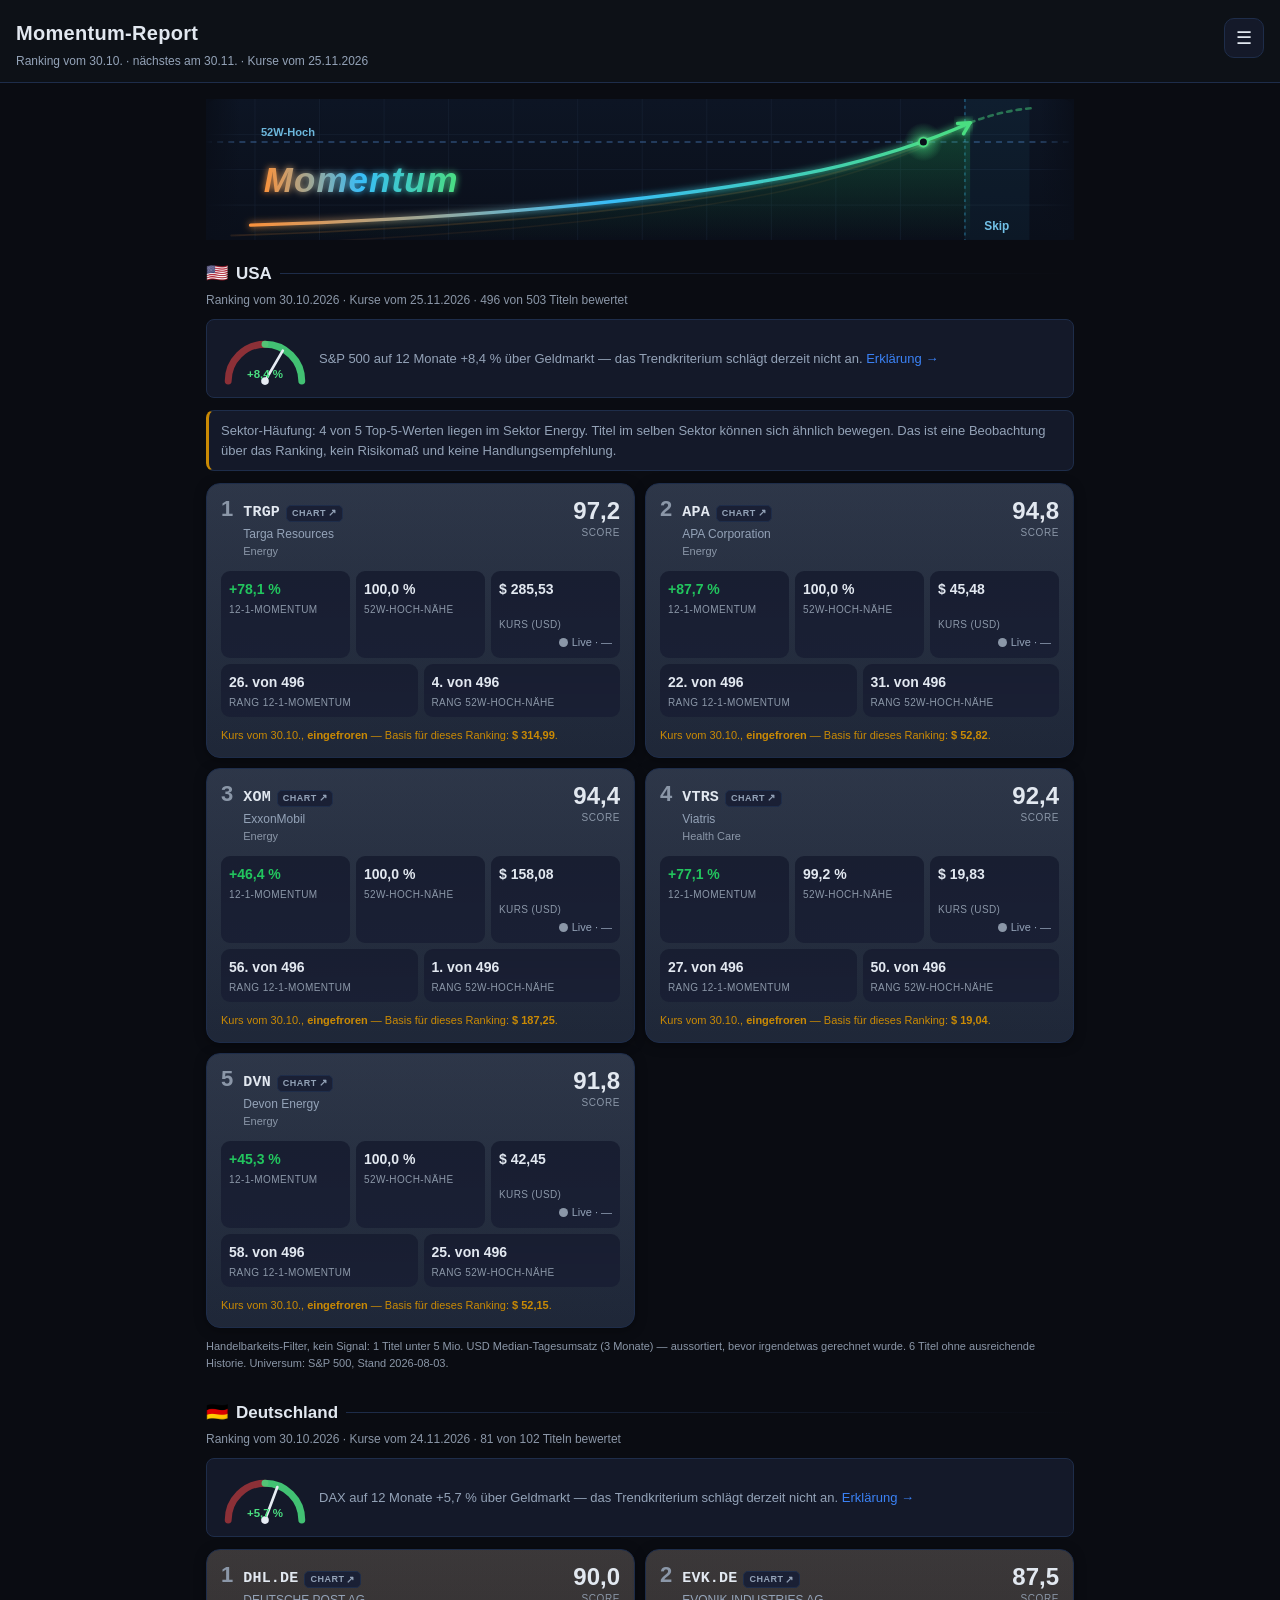
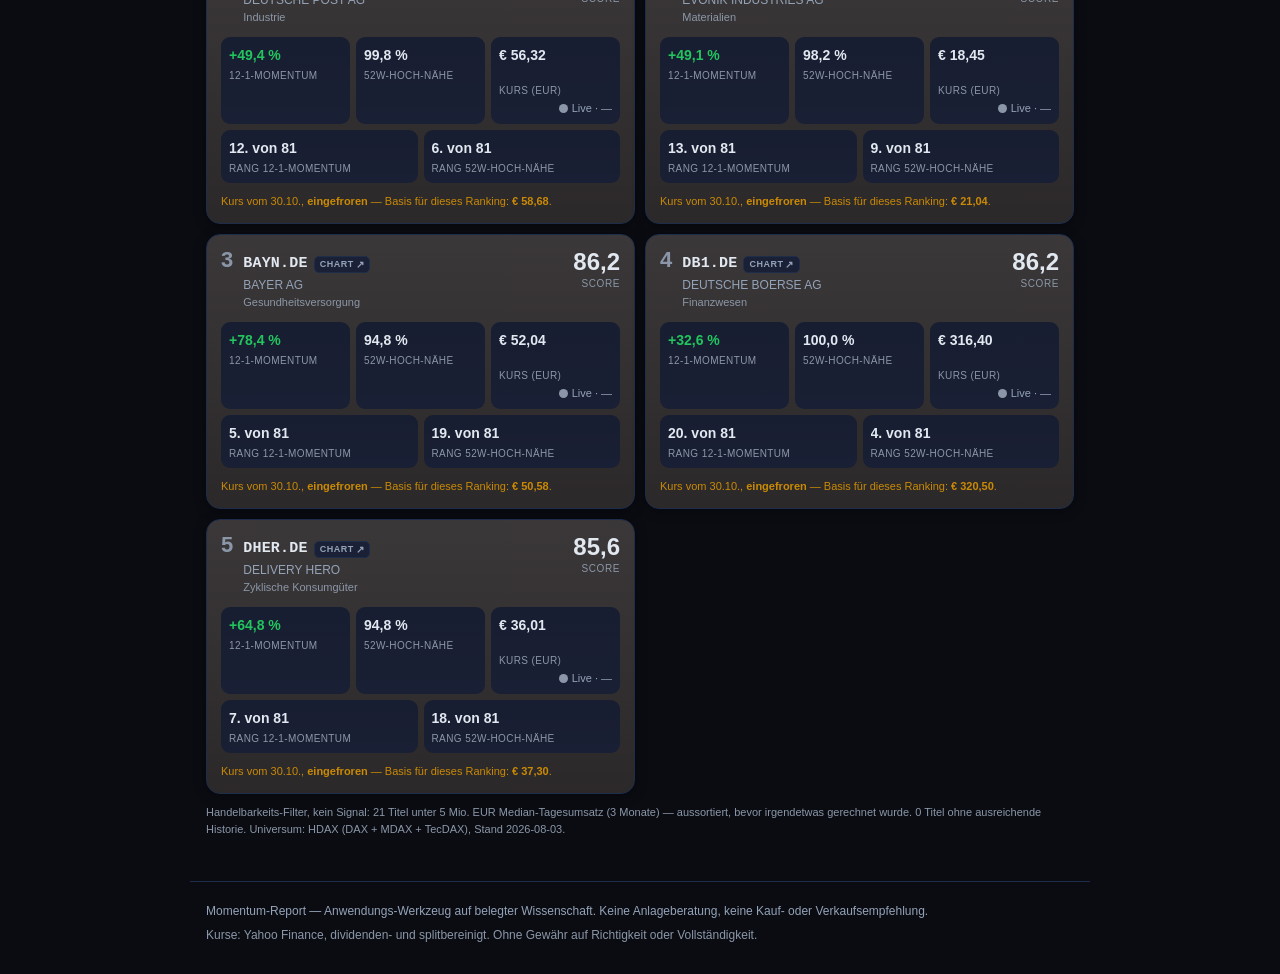
==== commit 0ddff630: "Lauf 114: Kurse und Seiten aktualisiert" ====
--- a/docs/index.html
+++ b/docs/index.html
@@ -17,7 +17,7 @@
   <div class="hdr-row">
     <div class="hdr-main">
       <h1>Momentum-Report</h1>
-      <p class="stand">Ranking vom 30.10. · nächstes am 30.11. · Kurse vom 23.11.2026</p>
+      <p class="stand">Ranking vom 30.10. · nächstes am 30.11. · Kurse vom 25.11.2026</p>
     </div>
     <button class="menu-btn" id="menu-btn" aria-label="Menü öffnen" aria-expanded="false">☰</button>
   </div>
@@ -181,7 +181,7 @@
 </div>
 <section class="market">
   <h2><span class="flag" aria-hidden="true">🇺🇸</span>USA</h2>
-  <p class="market-meta">Ranking vom 30.10.2026 · Kurse: keine aktuelleren als zum Stichtag ·
+  <p class="market-meta">Ranking vom 30.10.2026 · Kurse vom 25.11.2026 ·
      496 von 503 Titeln bewertet</p>
   <div class="ampel ampel--ok" role="status">
     <svg class="tta" id="tta-us"
@@ -236,7 +236,7 @@
             <span class="m-lbl">52W-Hoch-Nähe</span>
           </div>
           <div class="metric-box">
-            <span class="m-val" data-quote="TRGP">—</span>
+            <span class="m-val" data-quote="TRGP">$ 285,53</span>
             <span class="m-chg" data-quote-change="TRGP"></span>
             <span class="m-lbl">Kurs (USD)</span>
             <span class="live live--karte" data-live-markt="us"
@@ -289,7 +289,7 @@
             <span class="m-lbl">52W-Hoch-Nähe</span>
           </div>
           <div class="metric-box">
-            <span class="m-val" data-quote="APA">—</span>
+            <span class="m-val" data-quote="APA">$ 45,48</span>
             <span class="m-chg" data-quote-change="APA"></span>
             <span class="m-lbl">Kurs (USD)</span>
             <span class="live live--karte" data-live-markt="us"
@@ -342,7 +342,7 @@
             <span class="m-lbl">52W-Hoch-Nähe</span>
           </div>
           <div class="metric-box">
-            <span class="m-val" data-quote="XOM">—</span>
+            <span class="m-val" data-quote="XOM">$ 158,08</span>
             <span class="m-chg" data-quote-change="XOM"></span>
             <span class="m-lbl">Kurs (USD)</span>
             <span class="live live--karte" data-live-markt="us"
@@ -395,7 +395,7 @@
             <span class="m-lbl">52W-Hoch-Nähe</span>
           </div>
           <div class="metric-box">
-            <span class="m-val" data-quote="VTRS">—</span>
+            <span class="m-val" data-quote="VTRS">$ 19,83</span>
             <span class="m-chg" data-quote-change="VTRS"></span>
             <span class="m-lbl">Kurs (USD)</span>
             <span class="live live--karte" data-live-markt="us"
@@ -448,7 +448,7 @@
             <span class="m-lbl">52W-Hoch-Nähe</span>
           </div>
           <div class="metric-box">
-            <span class="m-val" data-quote="DVN">—</span>
+            <span class="m-val" data-quote="DVN">$ 42,45</span>
             <span class="m-chg" data-quote-change="DVN"></span>
             <span class="m-lbl">Kurs (USD)</span>
             <span class="live live--karte" data-live-markt="us"
@@ -482,7 +482,7 @@
 </section>
 <section class="market">
   <h2><span class="flag" aria-hidden="true">🇩🇪</span>Deutschland</h2>
-  <p class="market-meta">Ranking vom 30.10.2026 · Kurse vom 23.11.2026 ·
+  <p class="market-meta">Ranking vom 30.10.2026 · Kurse vom 24.11.2026 ·
      81 von 102 Titeln bewertet</p>
   <div class="ampel ampel--ok" role="status">
     <svg class="tta" id="tta-de"
@@ -536,7 +536,7 @@
             <span class="m-lbl">52W-Hoch-Nähe</span>
           </div>
           <div class="metric-box">
-            <span class="m-val" data-quote="DHL.DE">€ 58,12</span>
+            <span class="m-val" data-quote="DHL.DE">€ 56,32</span>
             <span class="m-chg" data-quote-change="DHL.DE"></span>
             <span class="m-lbl">Kurs (EUR)</span>
             <span class="live live--karte" data-live-markt="de"
@@ -589,7 +589,7 @@
             <span class="m-lbl">52W-Hoch-Nähe</span>
           </div>
           <div class="metric-box">
-            <span class="m-val" data-quote="EVK.DE">€ 18,39</span>
+            <span class="m-val" data-quote="EVK.DE">€ 18,45</span>
             <span class="m-chg" data-quote-change="EVK.DE"></span>
             <span class="m-lbl">Kurs (EUR)</span>
             <span class="live live--karte" data-live-markt="de"
@@ -642,7 +642,7 @@
             <span class="m-lbl">52W-Hoch-Nähe</span>
           </div>
           <div class="metric-box">
-            <span class="m-val" data-quote="BAYN.DE">€ 52,98</span>
+            <span class="m-val" data-quote="BAYN.DE">€ 52,04</span>
             <span class="m-chg" data-quote-change="BAYN.DE"></span>
             <span class="m-lbl">Kurs (EUR)</span>
             <span class="live live--karte" data-live-markt="de"
@@ -695,7 +695,7 @@
             <span class="m-lbl">52W-Hoch-Nähe</span>
           </div>
           <div class="metric-box">
-            <span class="m-val" data-quote="DB1.DE">€ 310,90</span>
+            <span class="m-val" data-quote="DB1.DE">€ 316,40</span>
             <span class="m-chg" data-quote-change="DB1.DE"></span>
             <span class="m-lbl">Kurs (EUR)</span>
             <span class="live live--karte" data-live-markt="de"
@@ -748,7 +748,7 @@
             <span class="m-lbl">52W-Hoch-Nähe</span>
           </div>
           <div class="metric-box">
-            <span class="m-val" data-quote="DHER.DE">€ 36,21</span>
+            <span class="m-val" data-quote="DHER.DE">€ 36,01</span>
             <span class="m-chg" data-quote-change="DHER.DE"></span>
             <span class="m-lbl">Kurs (EUR)</span>
             <span class="live live--karte" data-live-markt="de"
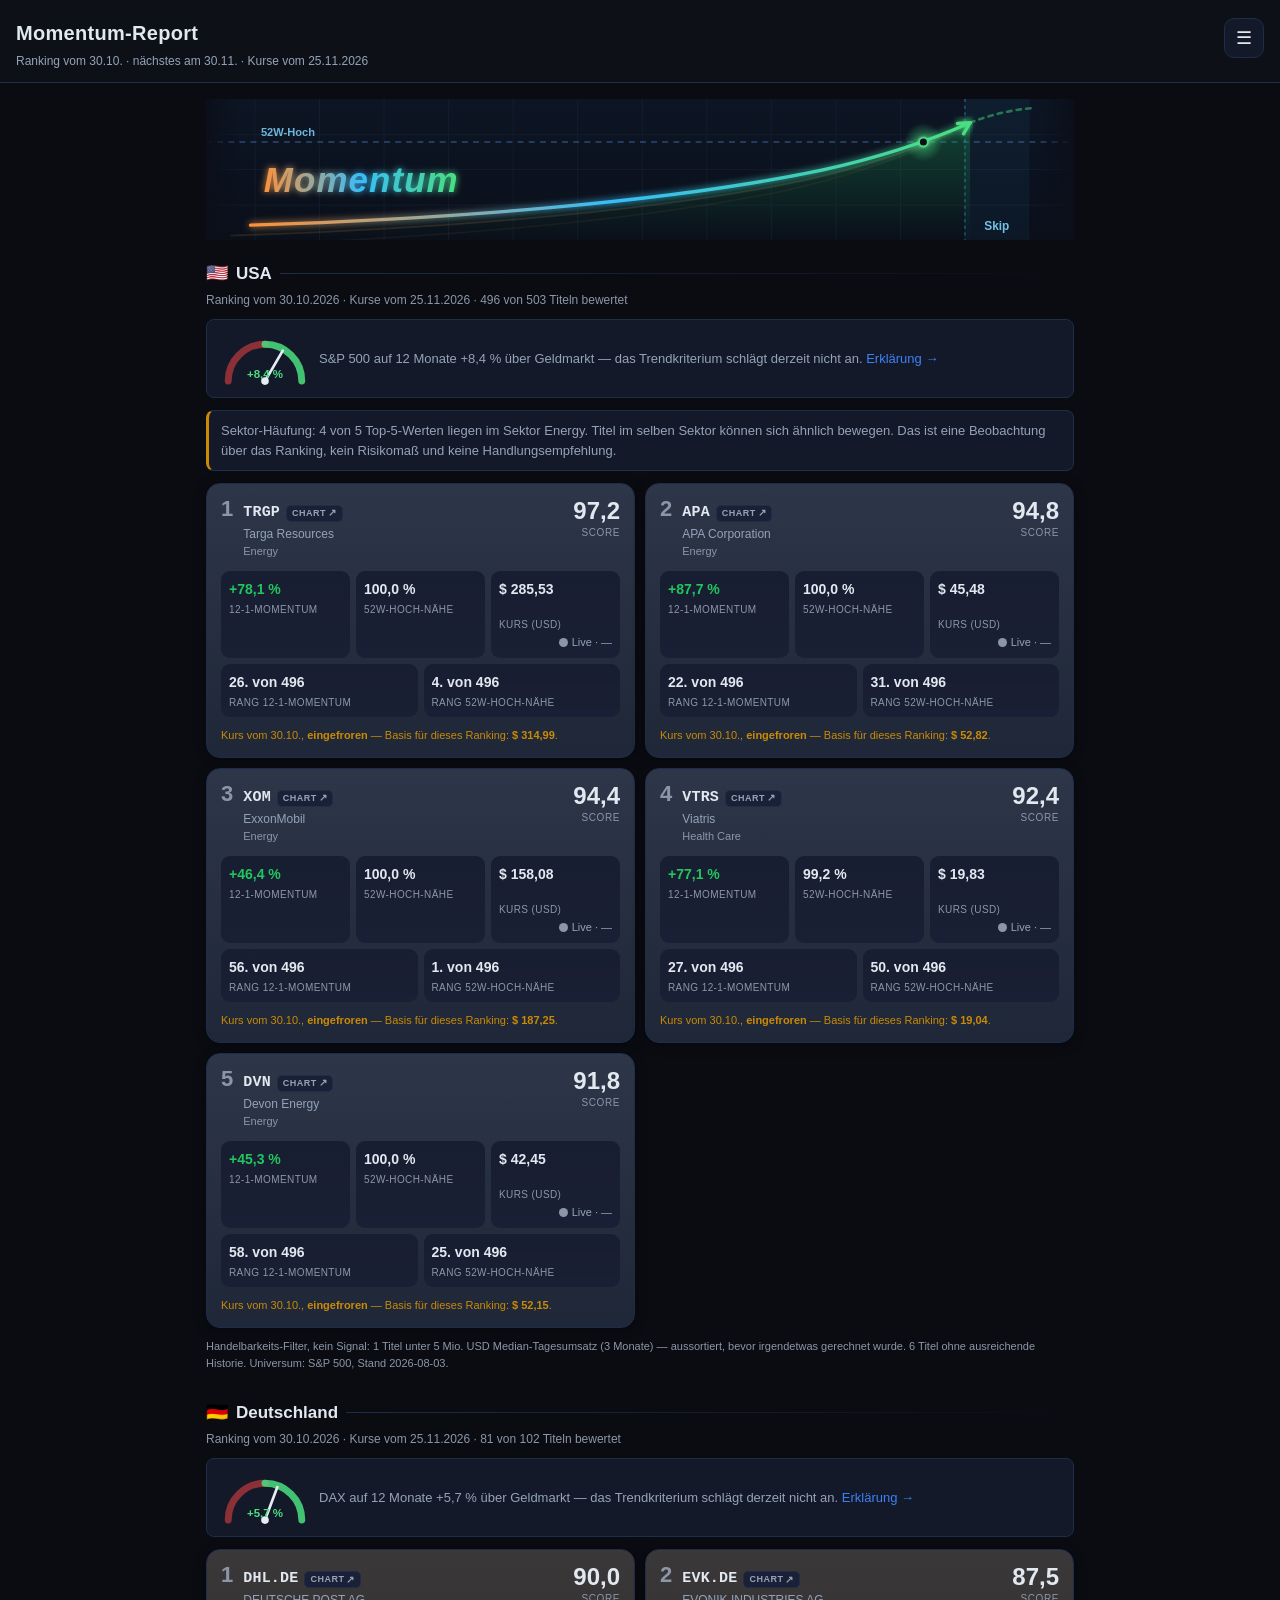
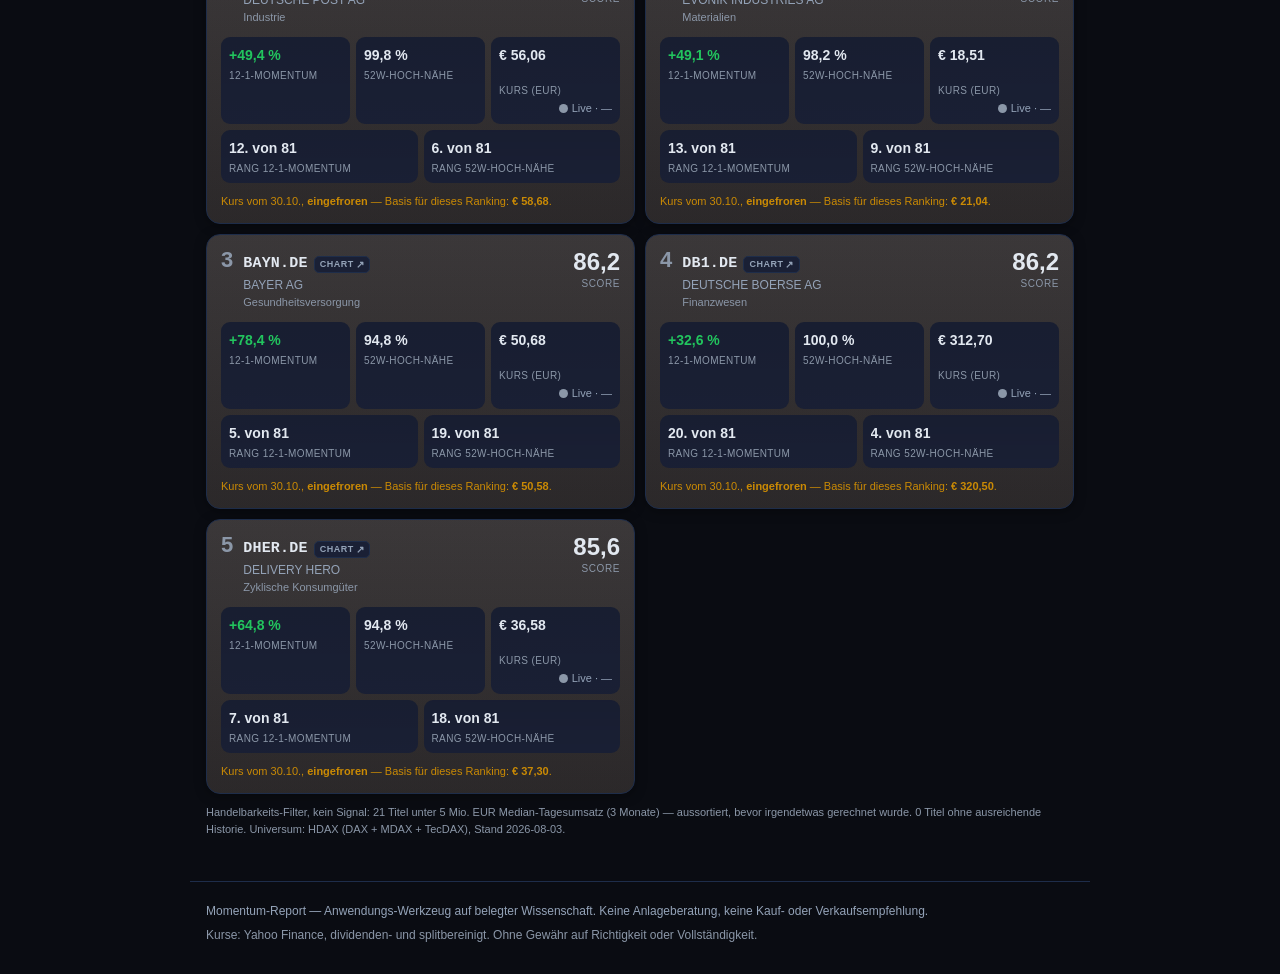
==== commit 47e30b35: "Lauf 115: Kurse und Seiten aktualisiert" ====
--- a/docs/index.html
+++ b/docs/index.html
@@ -482,7 +482,7 @@
 </section>
 <section class="market">
   <h2><span class="flag" aria-hidden="true">🇩🇪</span>Deutschland</h2>
-  <p class="market-meta">Ranking vom 30.10.2026 · Kurse vom 24.11.2026 ·
+  <p class="market-meta">Ranking vom 30.10.2026 · Kurse vom 25.11.2026 ·
      81 von 102 Titeln bewertet</p>
   <div class="ampel ampel--ok" role="status">
     <svg class="tta" id="tta-de"
@@ -536,7 +536,7 @@
             <span class="m-lbl">52W-Hoch-Nähe</span>
           </div>
           <div class="metric-box">
-            <span class="m-val" data-quote="DHL.DE">€ 56,32</span>
+            <span class="m-val" data-quote="DHL.DE">€ 56,06</span>
             <span class="m-chg" data-quote-change="DHL.DE"></span>
             <span class="m-lbl">Kurs (EUR)</span>
             <span class="live live--karte" data-live-markt="de"
@@ -589,7 +589,7 @@
             <span class="m-lbl">52W-Hoch-Nähe</span>
           </div>
           <div class="metric-box">
-            <span class="m-val" data-quote="EVK.DE">€ 18,45</span>
+            <span class="m-val" data-quote="EVK.DE">€ 18,51</span>
             <span class="m-chg" data-quote-change="EVK.DE"></span>
             <span class="m-lbl">Kurs (EUR)</span>
             <span class="live live--karte" data-live-markt="de"
@@ -642,7 +642,7 @@
             <span class="m-lbl">52W-Hoch-Nähe</span>
           </div>
           <div class="metric-box">
-            <span class="m-val" data-quote="BAYN.DE">€ 52,04</span>
+            <span class="m-val" data-quote="BAYN.DE">€ 50,68</span>
             <span class="m-chg" data-quote-change="BAYN.DE"></span>
             <span class="m-lbl">Kurs (EUR)</span>
             <span class="live live--karte" data-live-markt="de"
@@ -695,7 +695,7 @@
             <span class="m-lbl">52W-Hoch-Nähe</span>
           </div>
           <div class="metric-box">
-            <span class="m-val" data-quote="DB1.DE">€ 316,40</span>
+            <span class="m-val" data-quote="DB1.DE">€ 312,70</span>
             <span class="m-chg" data-quote-change="DB1.DE"></span>
             <span class="m-lbl">Kurs (EUR)</span>
             <span class="live live--karte" data-live-markt="de"
@@ -748,7 +748,7 @@
             <span class="m-lbl">52W-Hoch-Nähe</span>
           </div>
           <div class="metric-box">
-            <span class="m-val" data-quote="DHER.DE">€ 36,01</span>
+            <span class="m-val" data-quote="DHER.DE">€ 36,58</span>
             <span class="m-chg" data-quote-change="DHER.DE"></span>
             <span class="m-lbl">Kurs (EUR)</span>
             <span class="live live--karte" data-live-markt="de"
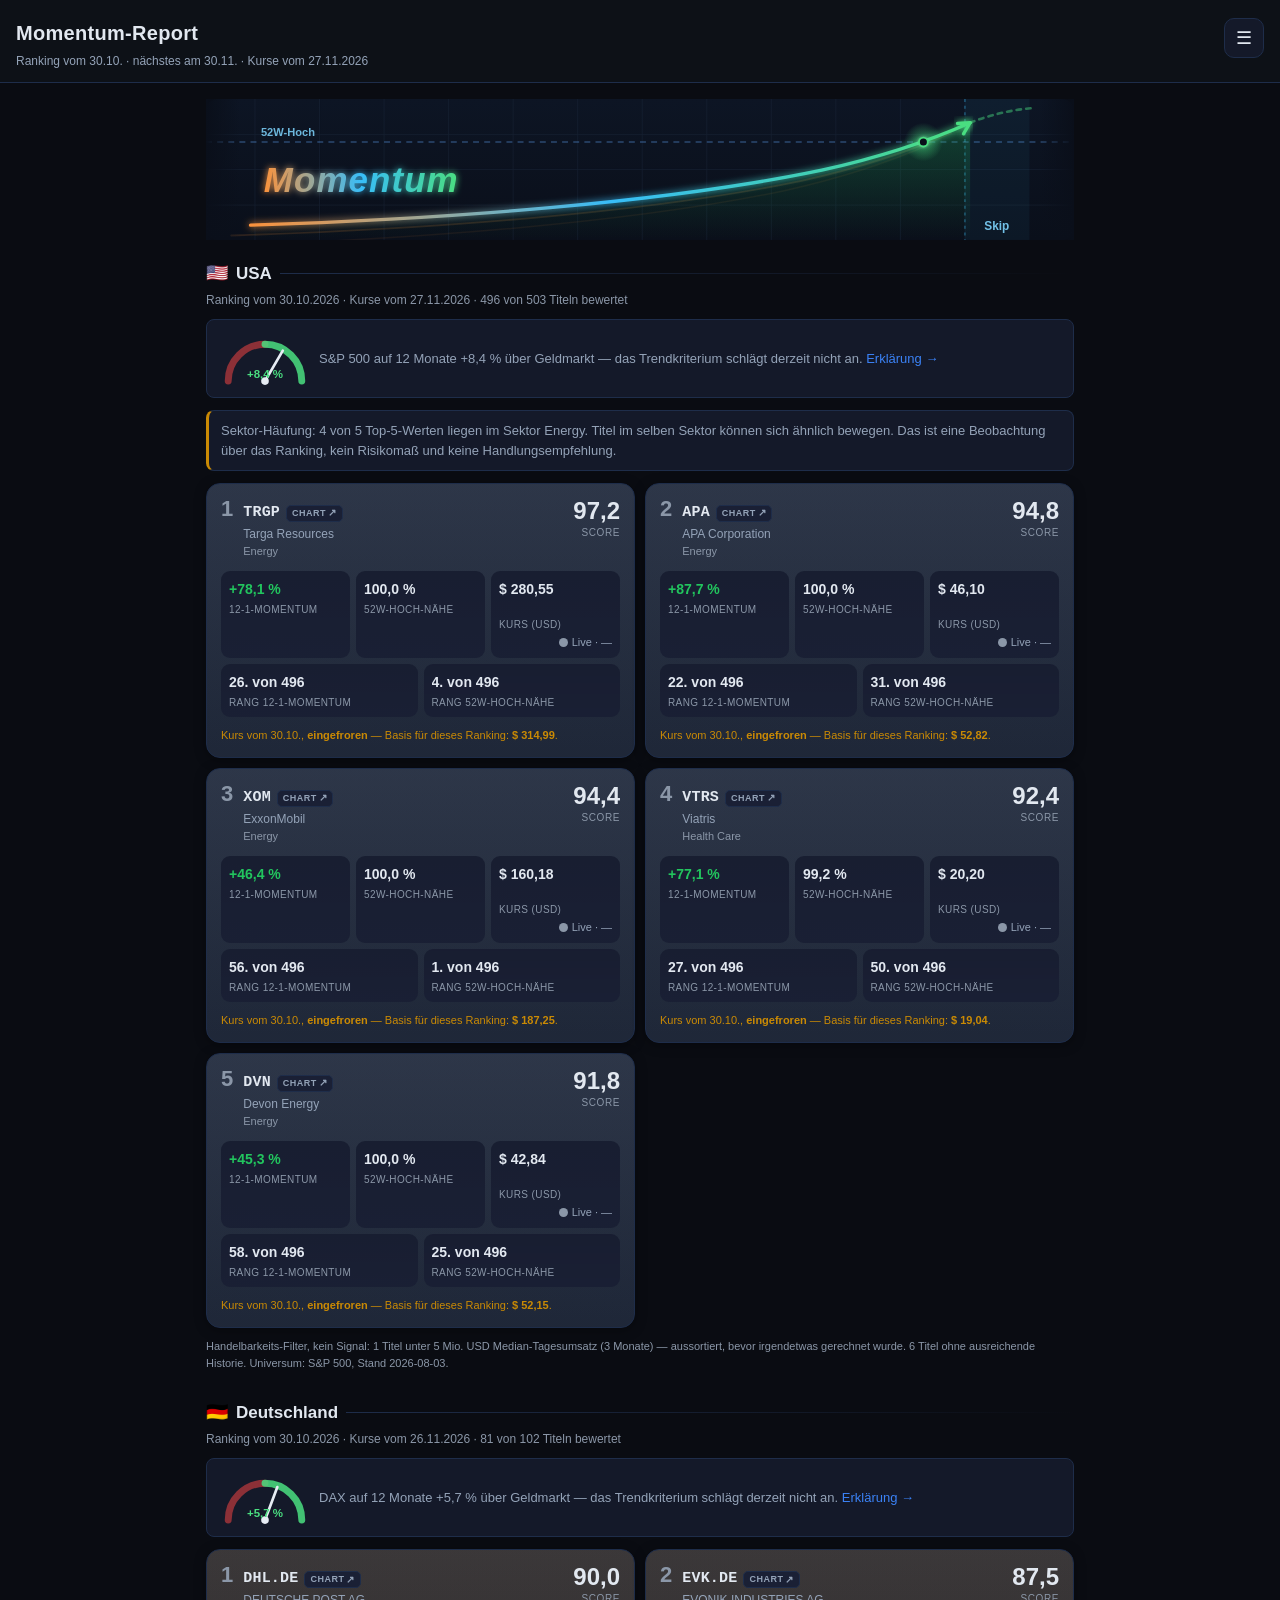
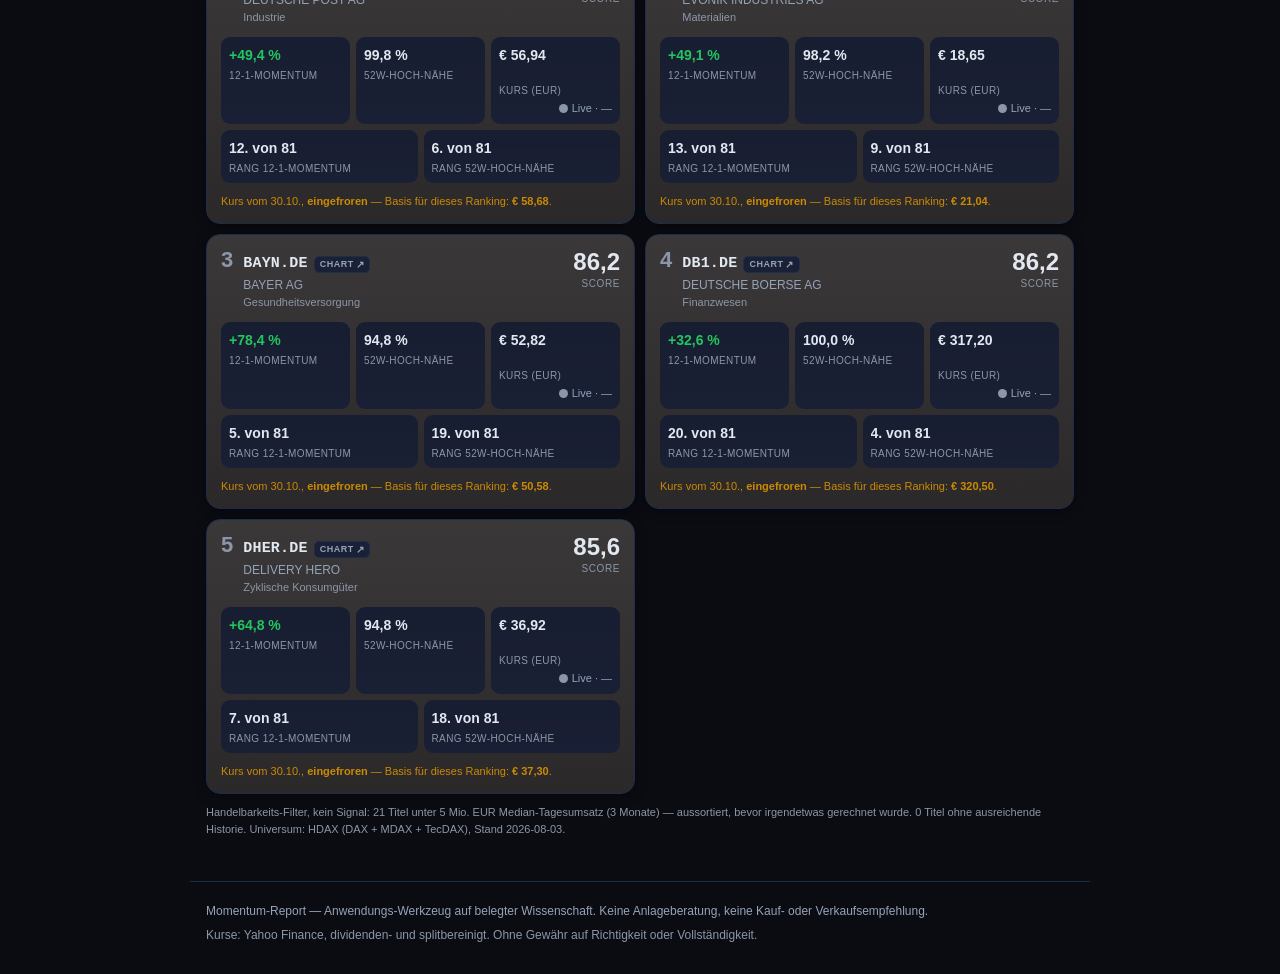
==== commit 16bd95a1: "Lauf 116: Kurse und Seiten aktualisiert" ====
--- a/docs/index.html
+++ b/docs/index.html
@@ -17,7 +17,7 @@
   <div class="hdr-row">
     <div class="hdr-main">
       <h1>Momentum-Report</h1>
-      <p class="stand">Ranking vom 30.10. · nächstes am 30.11. · Kurse vom 25.11.2026</p>
+      <p class="stand">Ranking vom 30.10. · nächstes am 30.11. · Kurse vom 27.11.2026</p>
     </div>
     <button class="menu-btn" id="menu-btn" aria-label="Menü öffnen" aria-expanded="false">☰</button>
   </div>
@@ -181,7 +181,7 @@
 </div>
 <section class="market">
   <h2><span class="flag" aria-hidden="true">🇺🇸</span>USA</h2>
-  <p class="market-meta">Ranking vom 30.10.2026 · Kurse vom 25.11.2026 ·
+  <p class="market-meta">Ranking vom 30.10.2026 · Kurse vom 27.11.2026 ·
      496 von 503 Titeln bewertet</p>
   <div class="ampel ampel--ok" role="status">
     <svg class="tta" id="tta-us"
@@ -236,7 +236,7 @@
             <span class="m-lbl">52W-Hoch-Nähe</span>
           </div>
           <div class="metric-box">
-            <span class="m-val" data-quote="TRGP">$ 285,53</span>
+            <span class="m-val" data-quote="TRGP">$ 280,55</span>
             <span class="m-chg" data-quote-change="TRGP"></span>
             <span class="m-lbl">Kurs (USD)</span>
             <span class="live live--karte" data-live-markt="us"
@@ -289,7 +289,7 @@
             <span class="m-lbl">52W-Hoch-Nähe</span>
           </div>
           <div class="metric-box">
-            <span class="m-val" data-quote="APA">$ 45,48</span>
+            <span class="m-val" data-quote="APA">$ 46,10</span>
             <span class="m-chg" data-quote-change="APA"></span>
             <span class="m-lbl">Kurs (USD)</span>
             <span class="live live--karte" data-live-markt="us"
@@ -342,7 +342,7 @@
             <span class="m-lbl">52W-Hoch-Nähe</span>
           </div>
           <div class="metric-box">
-            <span class="m-val" data-quote="XOM">$ 158,08</span>
+            <span class="m-val" data-quote="XOM">$ 160,18</span>
             <span class="m-chg" data-quote-change="XOM"></span>
             <span class="m-lbl">Kurs (USD)</span>
             <span class="live live--karte" data-live-markt="us"
@@ -395,7 +395,7 @@
             <span class="m-lbl">52W-Hoch-Nähe</span>
           </div>
           <div class="metric-box">
-            <span class="m-val" data-quote="VTRS">$ 19,83</span>
+            <span class="m-val" data-quote="VTRS">$ 20,20</span>
             <span class="m-chg" data-quote-change="VTRS"></span>
             <span class="m-lbl">Kurs (USD)</span>
             <span class="live live--karte" data-live-markt="us"
@@ -448,7 +448,7 @@
             <span class="m-lbl">52W-Hoch-Nähe</span>
           </div>
           <div class="metric-box">
-            <span class="m-val" data-quote="DVN">$ 42,45</span>
+            <span class="m-val" data-quote="DVN">$ 42,84</span>
             <span class="m-chg" data-quote-change="DVN"></span>
             <span class="m-lbl">Kurs (USD)</span>
             <span class="live live--karte" data-live-markt="us"
@@ -482,7 +482,7 @@
 </section>
 <section class="market">
   <h2><span class="flag" aria-hidden="true">🇩🇪</span>Deutschland</h2>
-  <p class="market-meta">Ranking vom 30.10.2026 · Kurse vom 25.11.2026 ·
+  <p class="market-meta">Ranking vom 30.10.2026 · Kurse vom 26.11.2026 ·
      81 von 102 Titeln bewertet</p>
   <div class="ampel ampel--ok" role="status">
     <svg class="tta" id="tta-de"
@@ -536,7 +536,7 @@
             <span class="m-lbl">52W-Hoch-Nähe</span>
           </div>
           <div class="metric-box">
-            <span class="m-val" data-quote="DHL.DE">€ 56,06</span>
+            <span class="m-val" data-quote="DHL.DE">€ 56,94</span>
             <span class="m-chg" data-quote-change="DHL.DE"></span>
             <span class="m-lbl">Kurs (EUR)</span>
             <span class="live live--karte" data-live-markt="de"
@@ -589,7 +589,7 @@
             <span class="m-lbl">52W-Hoch-Nähe</span>
           </div>
           <div class="metric-box">
-            <span class="m-val" data-quote="EVK.DE">€ 18,51</span>
+            <span class="m-val" data-quote="EVK.DE">€ 18,65</span>
             <span class="m-chg" data-quote-change="EVK.DE"></span>
             <span class="m-lbl">Kurs (EUR)</span>
             <span class="live live--karte" data-live-markt="de"
@@ -642,7 +642,7 @@
             <span class="m-lbl">52W-Hoch-Nähe</span>
           </div>
           <div class="metric-box">
-            <span class="m-val" data-quote="BAYN.DE">€ 50,68</span>
+            <span class="m-val" data-quote="BAYN.DE">€ 52,82</span>
             <span class="m-chg" data-quote-change="BAYN.DE"></span>
             <span class="m-lbl">Kurs (EUR)</span>
             <span class="live live--karte" data-live-markt="de"
@@ -695,7 +695,7 @@
             <span class="m-lbl">52W-Hoch-Nähe</span>
           </div>
           <div class="metric-box">
-            <span class="m-val" data-quote="DB1.DE">€ 312,70</span>
+            <span class="m-val" data-quote="DB1.DE">€ 317,20</span>
             <span class="m-chg" data-quote-change="DB1.DE"></span>
             <span class="m-lbl">Kurs (EUR)</span>
             <span class="live live--karte" data-live-markt="de"
@@ -748,7 +748,7 @@
             <span class="m-lbl">52W-Hoch-Nähe</span>
           </div>
           <div class="metric-box">
-            <span class="m-val" data-quote="DHER.DE">€ 36,58</span>
+            <span class="m-val" data-quote="DHER.DE">€ 36,92</span>
             <span class="m-chg" data-quote-change="DHER.DE"></span>
             <span class="m-lbl">Kurs (EUR)</span>
             <span class="live live--karte" data-live-markt="de"
